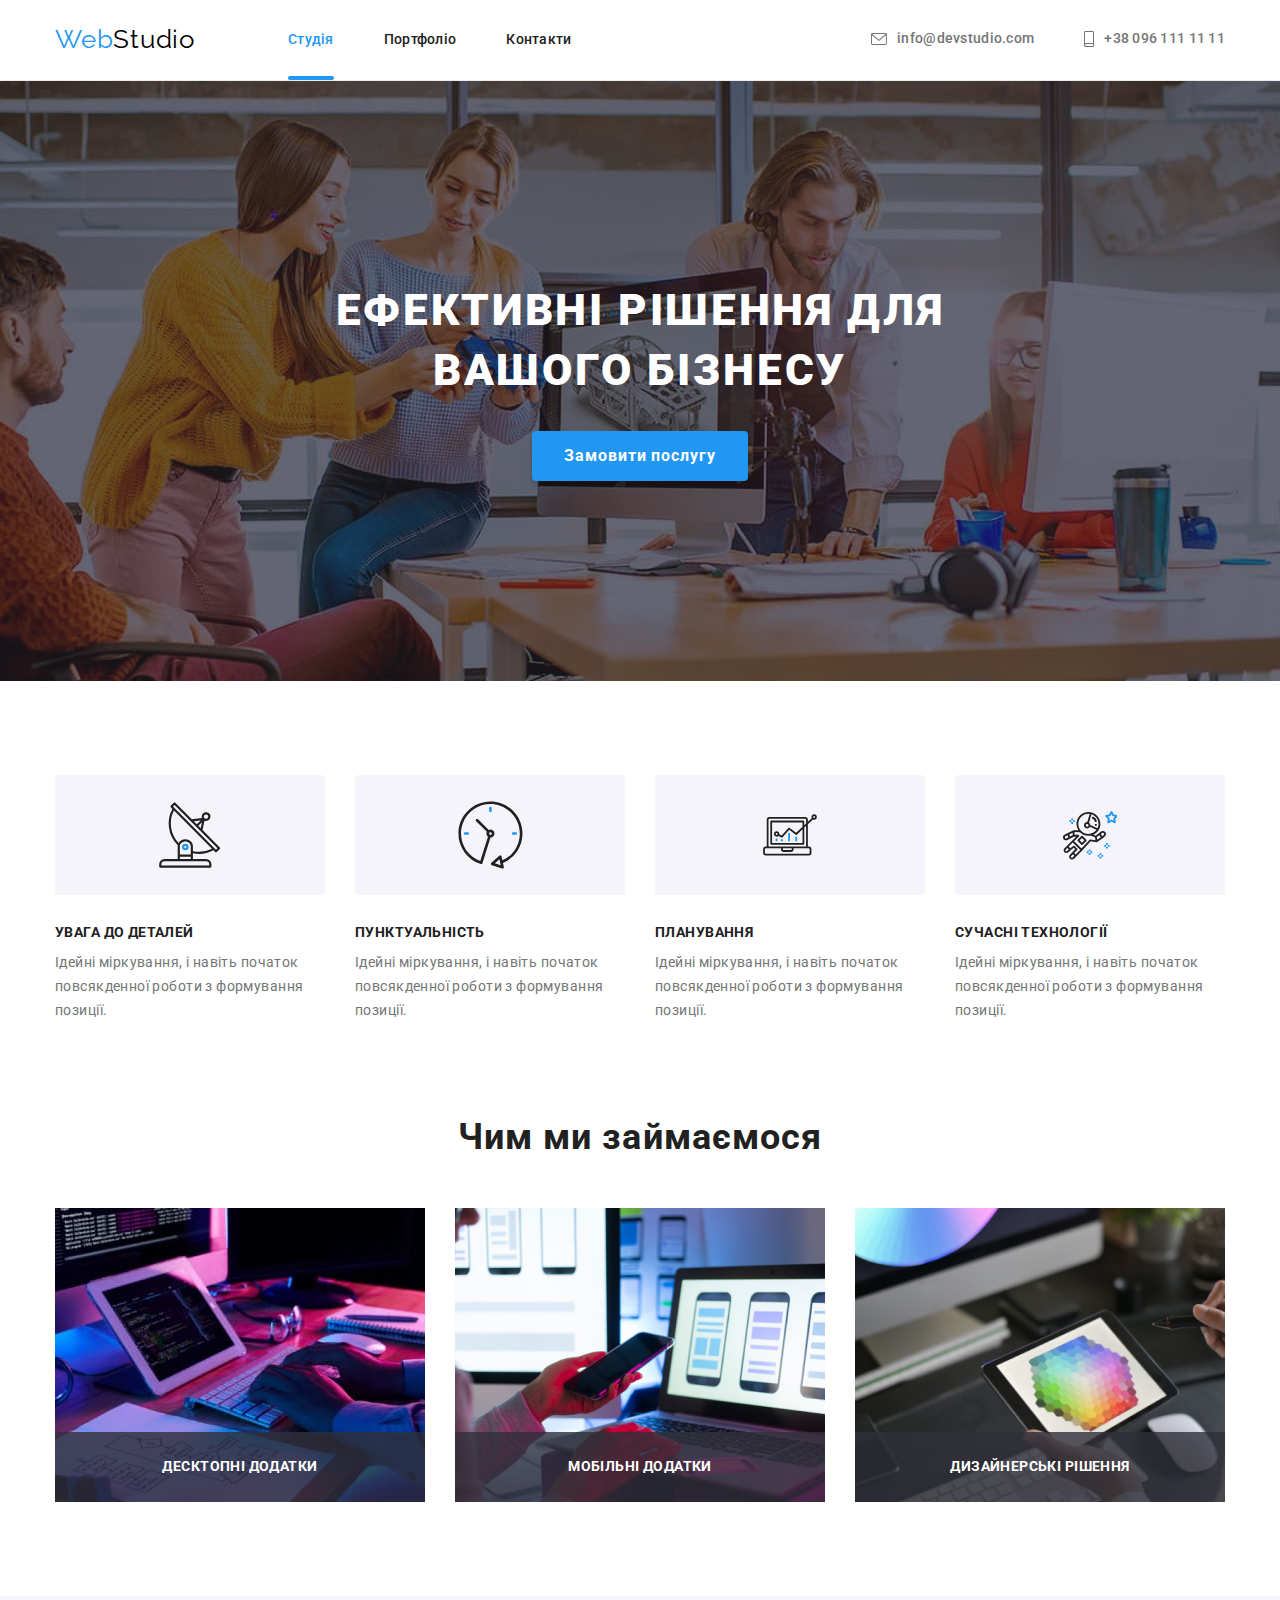
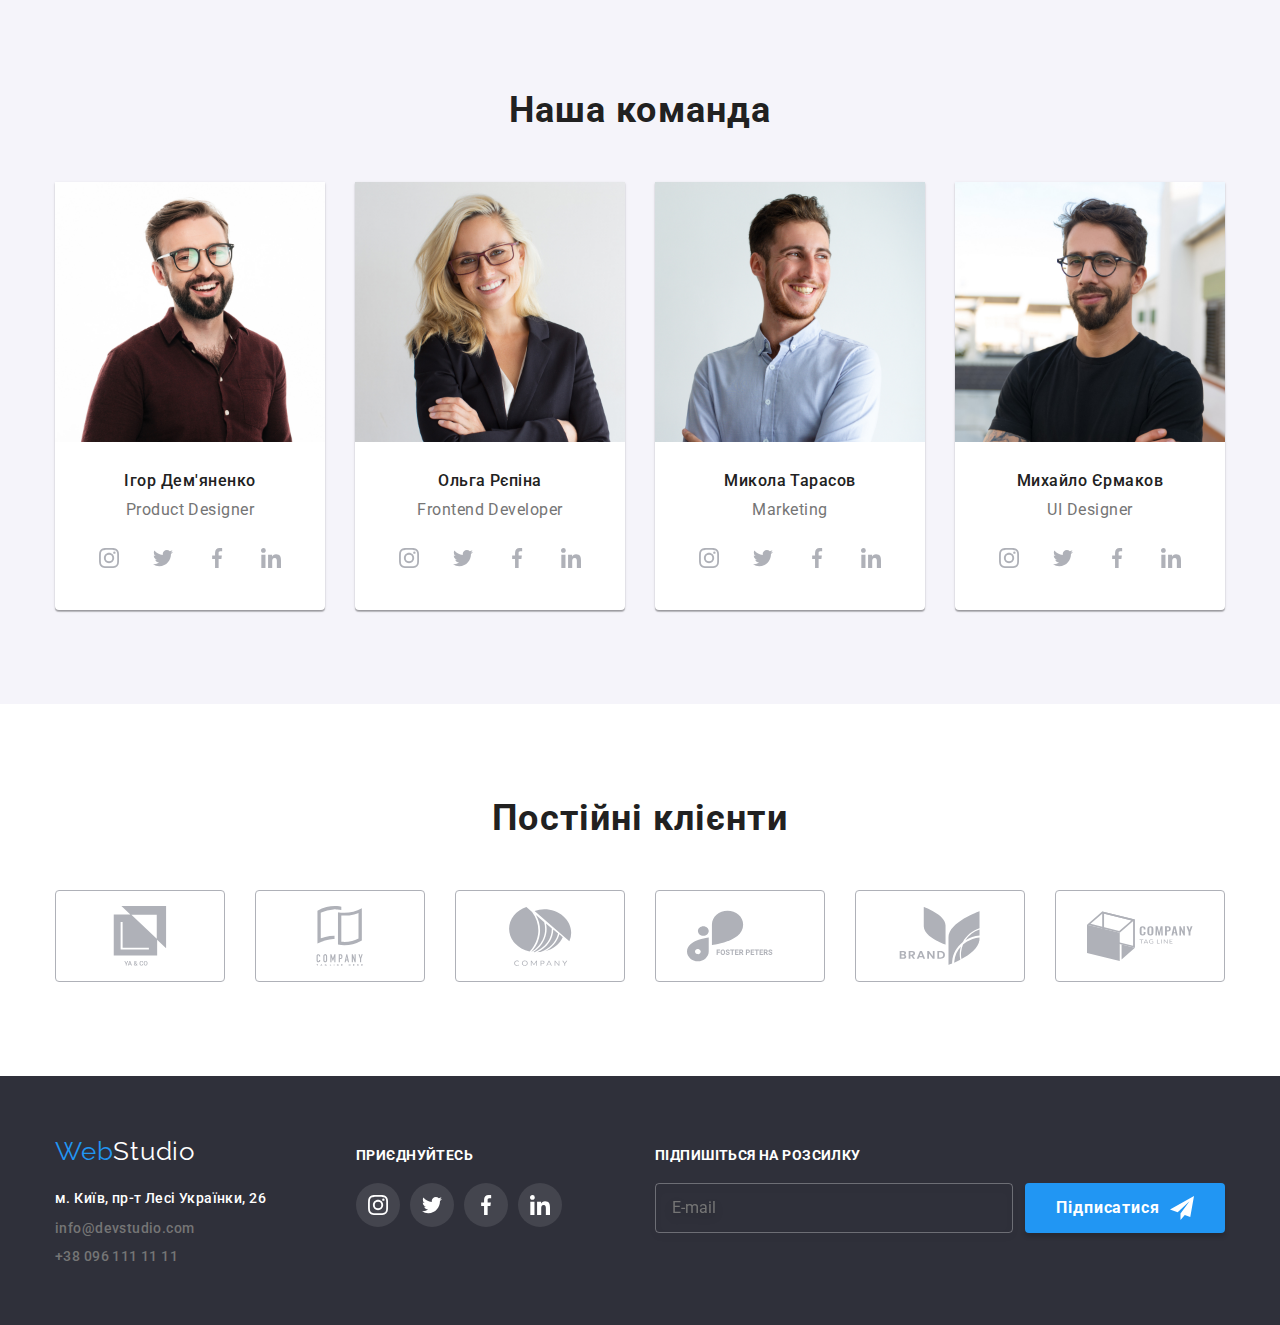
==== index.html @ f5bd14d5 "Initial-commit" ====
<!DOCTYPE html>
<html lang="uk">
  <head>
    <meta charset="UTF-8" />
    <meta http-equiv="X-UA-Compatible" content="IE=edge" />
    <meta name="viewport" content="width=device-width, initial-scale=1.0" />
    <title>Головна</title>
    <link rel="preconnect" href="https://fonts.googleapis.com" />
    <link rel="preconnect" href="https://fonts.gstatic.com" crossorigin />
    <link
      href="https://fonts.googleapis.com/css2?family=Raleway:wght@700&family=Roboto:wght@400;500;700;900&display=swap"
      rel="stylesheet"
    />
    <link
      rel="stylesheet"
      href="https://cdnjs.cloudflare.com/ajax/libs/modern-normalize/1.0.0/modern-normalize.min.css"
    />
    <link rel="stylesheet" href="./css/main.min.css" />
  </head>
  <body>
    <header class="header">
      <div class="container header__container">
        <nav class="navigation-container">
          <a href="/" class="logo logo__header"
            ><span class="logo__web">Web</span
            ><span class="logo__studio">Studio</span></a
          >
          <ul class="lists site-nav">
            <li class="site-nav__item">
              <a
                href="./index.html"
                class="site-nav__link site-nav__link-current"
                >Студія</a
              >
            </li>
            <li class="site-nav__item">
              <a href="./portfolio.html" class="site-nav__link">Портфоліо</a>
            </li>
            <li class="site-nav__item">
              <a href="#" class="site-nav__link">Контакти</a>
            </li>
          </ul>
        </nav>
        <ul class="lists contacts">
          <li class="contacts__item">
            <a href="mailto:info@devstudio.com" class="contacts__link">
              <svg
                class="contacts__icon"
                width="16"
                height="12"
                aria-label="Пошта"
              >
                <use href="./images/icons.svg#icon-envelope"></use>
              </svg>
              info@devstudio.com</a
            >
          </li>
          <li class="contacts__item">
            <a href="tel:+380961111111" class="contacts__link">
              <svg
                class="contacts__icon"
                width="10"
                height="16"
                aria-label="Телефон"
              >
                <use href="./images/icons.svg#icon-smartphone"></use>
              </svg>
              +38 096 111 11 11</a
            >
          </li>
        </ul>
      </div>
    </header>
    <main>
      <section class="hero">
        <div class="container">
          <h1 class="hero__title">Ефективні рішення для вашого бізнесу</h1>
          <button type="button" class="hero__button" data-modal-open>
            Замовити послугу
          </button>
        </div>
      </section>
      <section class="section">
        <div class="container">
          <h2 class="visually-hidden">Наші переваги</h2>
          <ul class="lists benefits-list">
            <li class="benefits-list__item">
              <div class="benefits-list__icon-box">
                <svg width="65.32px" height="70px">
                  <use href="./images/icons.svg#icon-antenna"></use>
                </svg>
              </div>
              <h3 class="benefits-list__title">УВАГА ДО ДЕТАЛЕЙ</h3>
              <p class="benefits-list__description">
                Ідейні міркування, і навіть початок повсякденної роботи з
                формування позиції.
              </p>
            </li>
            <li class="benefits-list__item">
              <div class="benefits-list__icon-box">
                <svg width="66.96px" height="70px">
                  <use href="./images/icons.svg#icon-clock"></use>
                </svg>
              </div>
              <h3 class="benefits-list__title">ПУНКТУАЛЬНІСТЬ</h3>
              <p class="benefits-list__description">
                Ідейні міркування, і навіть початок повсякденної роботи з
                формування позиції.
              </p>
            </li>
            <li class="benefits-list__item">
              <div class="benefits-list__icon-box">
                <svg width="70px" height="53.69px">
                  <use href="./images/icons.svg#icon-diagram"></use>
                </svg>
              </div>
              <h3 class="benefits-list__title">ПЛАНУВАННЯ</h3>
              <p class="benefits-list__description">
                Ідейні міркування, і навіть початок повсякденної роботи з
                формування позиції.
              </p>
            </li>
            <li class="benefits-list__item">
              <div class="benefits-list__icon-box">
                <svg width="54.83px" height="60.66px">
                  <use href="./images/icons.svg#icon-astronaut"></use>
                </svg>
              </div>
              <h3 class="benefits-list__title">СУЧАСНІ ТЕХНОЛОГІЇ</h3>
              <p class="benefits-list__description">
                Ідейні міркування, і навіть початок повсякденної роботи з
                формування позиції.
              </p>
            </li>
          </ul>
        </div>
      </section>
      <section class="section section__no-padding-top">
        <div class="container">
          <h2 class="section__title">Чим ми займаємося</h2>
          <ul class="lists service-list">
            <li class="service-list__item">
              <img
                src="./images/laptop.jpg"
                alt="Десктопні додатки"
                width="370"
                height="294"
              />
              <p class="service-list__background-text">Десктопні додатки</p>
            </li>
            <li class="service-list__item">
              <img
                src="./images/mobile.jpg"
                alt="Мобільні додатки"
                width="370"
                height="294"
              />
              <p class="service-list__background-text">Мобільні додатки</p>
            </li>
            <li class="service-list__item">
              <img
                src="./images/tablet.jpg"
                alt="Дизайнерські рішення"
                width="370"
                height="294"
              />
              <p class="service-list__background-text">Дизайнерські рішення</p>
            </li>
          </ul>
        </div>
      </section>
      <section class="section section__other-background">
        <div class="container">
          <h2 class="section__title">Наша команда</h2>
          <ul class="lists team-list">
            <li class="team-list__item">
              <img
                src="./images/igor.jpg"
                alt="Ігор Дем'яненко"
                width="270"
                height="260"
              />
              <div class="team-list__description">
                <h3 class="team-list__title">Ігор Дем'яненко</h3>
                <p class="team-list__text">Product Designer</p>
                <ul class="lists social-networks">
                  <li class="social-networks__item">
                    <a
                      class="social-networks__links social-networks__item-links"
                      href="#"
                      ><svg
                        class="social-networks__icon"
                        width="20px"
                        height="20px"
                      >
                        <use href="./images/icons.svg#icon-instagram"></use>
                      </svg>
                    </a>
                  </li>
                  <li class="social-networks__item">
                    <a
                      class="social-networks__links social-networks__item-links"
                      href="#"
                    >
                      <svg
                        class="social-networks__icon"
                        width="20px"
                        height="20px"
                      >
                        <use href="./images/icons.svg#icon-twitter"></use>
                      </svg>
                    </a>
                  </li>
                  <li class="social-networks__item">
                    <a
                      class="social-networks__links social-networks__item-links"
                      href="#"
                    >
                      <svg
                        class="social-networks__icon"
                        width="20px"
                        height="20px"
                      >
                        <use href="./images/icons.svg#icon-facebook"></use>
                      </svg>
                    </a>
                  </li>
                  <li class="social-networks__item">
                    <a
                      class="social-networks__links social-networks__item-links"
                      href="#"
                    >
                      <svg
                        class="social-networks__icon"
                        width="20px"
                        height="20px"
                      >
                        <use href="./images/icons.svg#icon-linkedin"></use>
                      </svg>
                    </a>
                  </li>
                </ul>
              </div>
            </li>
            <li class="team-list__item">
              <img
                src="./images/olga.jpg"
                alt="Ольга Рєпіна"
                width="270"
                height="260"
              />
              <div class="team-list__description">
                <h3 class="team-list__title">Ольга Рєпіна</h3>
                <p class="team-list__text">Frontend Developer</p>
                <ul class="lists social-networks">
                  <li class="social-networks__item">
                    <a
                      class="social-networks__links social-networks__item-links"
                      href="#"
                      ><svg
                        class="social-networks__icon"
                        width="20px"
                        height="20px"
                      >
                        <use href="./images/icons.svg#icon-instagram"></use>
                      </svg>
                    </a>
                  </li>
                  <li class="social-networks__item">
                    <a
                      class="social-networks__links social-networks__item-links"
                      href="#"
                    >
                      <svg
                        class="social-networks__icon"
                        width="20px"
                        height="20px"
                      >
                        <use href="./images/icons.svg#icon-twitter"></use>
                      </svg>
                    </a>
                  </li>
                  <li class="social-networks__item">
                    <a
                      class="social-networks__links social-networks__item-links"
                      href="#"
                    >
                      <svg
                        class="social-networks__icon"
                        width="20px"
                        height="20px"
                      >
                        <use href="./images/icons.svg#icon-facebook"></use>
                      </svg>
                    </a>
                  </li>
                  <li class="social-networks__item">
                    <a
                      class="social-networks__links social-networks__item-links"
                      href="#"
                    >
                      <svg
                        class="social-networks__icon"
                        width="20px"
                        height="20px"
                      >
                        <use href="./images/icons.svg#icon-linkedin"></use>
                      </svg>
                    </a>
                  </li>
                </ul>
              </div>
            </li>
            <li class="team-list__item">
              <img
                src="./images/mykola.jpg"
                alt="Микола Тарасов"
                width="270"
                height="260"
              />
              <div class="team-list__description">
                <h3 class="team-list__title">Микола Тарасов</h3>
                <p class="team-list__text">Marketing</p>
                <ul class="lists social-networks">
                  <li class="social-networks__item">
                    <a
                      class="social-networks__links social-networks__item-links"
                      href="#"
                      ><svg
                        class="social-networks__icon"
                        width="20px"
                        height="20px"
                      >
                        <use href="./images/icons.svg#icon-instagram"></use>
                      </svg>
                    </a>
                  </li>
                  <li class="social-networks__item">
                    <a
                      class="social-networks__links social-networks__item-links"
                      href="#"
                    >
                      <svg
                        class="social-networks__icon"
                        width="20px"
                        height="20px"
                      >
                        <use href="./images/icons.svg#icon-twitter"></use>
                      </svg>
                    </a>
                  </li>
                  <li class="social-networks__item">
                    <a
                      class="social-networks__links social-networks__item-links"
                      href="#"
                    >
                      <svg
                        class="social-networks__icon"
                        width="20px"
                        height="20px"
                      >
                        <use href="./images/icons.svg#icon-facebook"></use>
                      </svg>
                    </a>
                  </li>
                  <li class="social-networks__item">
                    <a
                      class="social-networks__links social-networks__item-links"
                      href="#"
                    >
                      <svg
                        class="social-networks__icon"
                        width="20px"
                        height="20px"
                      >
                        <use href="./images/icons.svg#icon-linkedin"></use>
                      </svg>
                    </a>
                  </li>
                </ul>
              </div>
            </li>
            <li class="team-list__item">
              <img
                src="./images/mykhailo.jpg"
                alt="Михайло Єрмаков"
                width="270"
                height="260"
              />
              <div class="team-list__description">
                <h3 class="team-list__title">Михайло Єрмаков</h3>
                <p class="team-list__text">UI Designer</p>
                <ul class="lists social-networks">
                  <li class="social-networks__item">
                    <a
                      class="social-networks__links social-networks__item-links"
                      href="#"
                      ><svg
                        class="social-networks__icon"
                        width="20px"
                        height="20px"
                      >
                        <use href="./images/icons.svg#icon-instagram"></use>
                      </svg>
                    </a>
                  </li>
                  <li class="social-networks__item">
                    <a
                      class="social-networks__links social-networks__item-links"
                      href="#"
                    >
                      <svg
                        class="social-networks__icon"
                        width="20px"
                        height="20px"
                      >
                        <use href="./images/icons.svg#icon-twitter"></use>
                      </svg>
                    </a>
                  </li>
                  <li class="social-networks__item">
                    <a
                      class="social-networks__links social-networks__item-links"
                      href="#"
                    >
                      <svg
                        class="social-networks__icon"
                        width="20px"
                        height="20px"
                      >
                        <use href="./images/icons.svg#icon-facebook"></use>
                      </svg>
                    </a>
                  </li>
                  <li class="social-networks__item">
                    <a
                      class="social-networks__links social-networks__item-links"
                      href="#"
                    >
                      <svg
                        class="social-networks__icon"
                        width="20px"
                        height="20px"
                      >
                        <use href="./images/icons.svg#icon-linkedin"></use>
                      </svg>
                    </a>
                  </li>
                </ul>
              </div>
            </li>
          </ul>
        </div>
      </section>
      <section class="section">
        <div class="container">
          <h2 class="section__title">Постійні клієнти</h2>
          <ul class="lists customers">
            <li class="customers__item">
              <a class="customers__link" href="#"
                ><svg width="106px" height="60px">
                  <use href="./images/icons.svg#icon-ya-co"></use>
                </svg>
              </a>
            </li>
            <li class="customers__item">
              <a class="customers__link" href="#"
                ><svg width="106px" height="60px">
                  <use href="./images/icons.svg#icon-tagline-here"></use>
                </svg>
              </a>
            </li>
            <li class="customers__item">
              <a class="customers__link" href="#"
                ><svg width="106px" height="60px">
                  <use href="./images/icons.svg#icon-company"></use>
                </svg>
              </a>
            </li>
            <li class="customers__item">
              <a class="customers__link" href="#">
                <svg width="106px" height="60px">
                  <use href="./images/icons.svg#icon-foster-peters"></use>
                </svg>
              </a>
            </li>
            <li class="customers__item">
              <a class="customers__link" href="#"
                ><svg width="106px" height="60px">
                  <use href="./images/icons.svg#icon-brand"></use>
                </svg>
              </a>
            </li>
            <li class="customers__item">
              <a class="customers__link" href="#"
                ><svg width="106px" height="60px">
                  <use href="./images/icons.svg#icon-tag-line"></use>
                </svg>
              </a>
            </li>
          </ul>
        </div>
      </section>
    </main>
    <footer class="footer">
      <div class="container footer-container">
        <div class="footer-address-block">
          <a href="/" class="logo logo-footer"
            ><span class="logo__web">Web</span
            ><span class="logo__studio-footer">Studio</span></a
          >
          <address class="address">
            <ul class="lists">
              <li class="address__item">
                <a
                  href="https://goo.gl/maps/oxNiUU3evB4ncJMF8"
                  class="address__link address__contacts"
                  >м. Київ, пр-т Лесі Українки, 26</a
                >
              </li>
              <li class="address__item">
                <a href="mailto:info@devstudio.com" class="address__contacts"
                  >info@devstudio.com</a
                >
              </li>
              <li class="address__item">
                <a href="tel:+380961111111" class="address__contacts"
                  >+38 096 111 11 11</a
                >
              </li>
            </ul>
          </address>
        </div>
        <div class="footer-social-networks">
          <p class="footer__text">приєднуйтесь</p>
          <ul class="lists social-networks">
            <li class="footer-list">
              <a
                class="social-networks__links footer-list__social-networks"
                href="#"
                ><svg class="social-networks__icon" width="20px" height="20px">
                  <use href="./images/icons.svg#icon-instagram"></use>
                </svg>
              </a>
            </li>
            <li class="footer-list">
              <a
                class="social-networks__links footer-list__social-networks"
                href="#"
              >
                <svg class="social-networks__icon" width="20px" height="20px">
                  <use href="./images/icons.svg#icon-twitter"></use>
                </svg>
              </a>
            </li>
            <li class="footer-list">
              <a
                class="social-networks__links footer-list__social-networks"
                href="#"
              >
                <svg class="social-networks__icon" width="20px" height="20px">
                  <use href="./images/icons.svg#icon-facebook"></use>
                </svg>
              </a>
            </li>
            <li class="footer-list">
              <a
                class="social-networks__links footer-list__social-networks"
                href="#"
              >
                <svg class="social-networks__icon" width="20px" height="20px">
                  <use href="./images/icons.svg#icon-linkedin"></use>
                </svg>
              </a>
            </li>
          </ul>
        </div>
        <div class="footer-newsletter">
          <p class="footer__text">Підпишіться на розсилку</p>
          <form class="newsletter">
            <label>
              <input
                type="email"
                class="newsletter__email"
                placeholder="E-mail"
                required
                name="user_email_newsletter"
              />
            </label>
            <button type="submit" class="newsletter__button">
              Підписатися
              <svg class="newsletter__icon" width="24px" height="24px">
                <use href="./images/icons.svg#icon-send"></use>
              </svg>
            </button>
          </form>
        </div>
      </div>
    </footer>
    <div class="backdrop is-hidden" data-modal>
      <div class="modal">
        <button type="button" class="modal__close-btn" data-modal-close>
          <svg class="modal__close-icon" width="18px" height="18px">
            <use href="./images/icons.svg#icon-close"></use>
          </svg>
        </button>
        <form class="modal-form">
          <b class="modal-form__title"
            >Залиште свої дані, ми вам передзвонимо</b
          >
          <label class="modal-form__field">
            <span class="modal-form__input-name">Ім'я</span>
            <span class="modal-form__input-wrapper">
              <input
                type="text"
                class="modal-form__input modal-form__input-required"
                required
                pattern="[a-zA-Zа-яА-ЯіІїЇʼҐґєЄ]+"
                name="user_name"
              />
              <svg class="modal-form__icon" width="18px" height="18px">
                <use href="./images/icons.svg#icon-person"></use>
              </svg>
            </span>
          </label>
          <label class="modal-form__field">
            <span class="modal-form__input-name">Телефон</span>
            <span class="modal-form__input-wrapper">
              <input
                type="tel"
                class="modal-form__input modal-form__input-required"
                required
                pattern="[0-9]{10}"
                name="user_phone"
              />
              <svg class="modal-form__icon" width="18px" height="18px">
                <use href="./images/icons.svg#icon-phone"></use>
              </svg>
            </span>
          </label>
          <label class="modal-form__field">
            <span class="modal-form__input-name">Пошта</span>
            <span class="modal-form__input-wrapper">
              <input
                type="email"
                class="modal-form__input modal-form__input-required"
                required
                name="user_email"
              />
              <svg class="modal-form__icon" width="18px" height="18px">
                <use href="./images/icons.svg#icon-email"></use>
              </svg>
            </span>
          </label>
          <label class="modal-form__field-commet">
            <span class="modal-form__input-name">Коментар</span>
            <textarea
              name="user_message"
              class="modal-form__message"
              placeholder="Введіть текст"
            ></textarea>
          </label>
          <label class="modal-form__checkbox-wrapper">
            <input
              type="checkbox"
              class="modal-form__checkbox visually-hidden"
              name="user_policy"
              required
            />
            <svg class="modal-form__own-checkbox" width="16px" height="15px">
              <use
                class="modal-form__own-checkbox-icon"
                href="./images/icons.svg#icon-check"
              ></use>
            </svg>
            <span class="modal-form__policy"
              >Погоджуюся з розсилкою та приймаю
              <a href="#" class="modal-form__terms">Умови договору</a></span
            >
          </label>
          <button type="submit" class="modal-form__button">Відправити</button>
        </form>
      </div>
    </div>
    <script src="./js/modal.js"></script>
  </body>
</html>
---- css/main.min.css ----
:root{--primary-text-color: #212121;--accent-color: #2196f3;--second-text-color: #757575;--background: #2f303a;--filer-and-team: #f5f4fa;--white-color: #ffffff;--icons-color: #afb1b8;--transition-dur-and-func: 250ms cubic-bezier(0.4, 0, 0.2, 1)}.visually-hidden{position:absolute;width:1px;height:1px;margin:-1px;border:0;padding:0;white-space:nowrap;clip-path:inset(100%);clip:rect(0 0 0 0);overflow:hidden}body{font-family:"Roboto",sans-serif;color:var(--primary-text-color);background-color:var(--white-color)}h1,h2,h3,h4,h5,h6,p{margin-top:0;margin-bottom:0}ul{margin-top:0;margin-bottom:0;padding-left:0}img{display:block;max-width:100%;height:auto}.lists{list-style:none}.section{padding-top:94px;padding-bottom:94px}.section__no-padding-top{padding-top:0px}.section__other-background{background-color:var(--filer-and-team)}.section__title{font-weight:700;font-size:36px;line-height:1.16;text-align:center;letter-spacing:.03em;margin-bottom:50px}.container{width:1200px;margin-left:auto;margin-right:auto;padding-left:15px;padding-right:15px}.logo{text-decoration:none;font-family:"Raleway",sans-serif;font-size:26px;line-height:1.19;letter-spacing:.03em}.logo__header{margin-right:93px}.logo__web{color:var(--accent-color)}.logo__studio{color:#000}.logo__studio-footer{color:var(--white-color)}.logo-footer{display:block;margin-bottom:20px}.address__contacts,.contacts__link{color:var(--second-text-color);text-decoration:none;font-weight:500;font-size:14px;line-height:1.14;letter-spacing:.02em;transition:color var(--transition-dur-and-func)}.address__contacts:hover,.contacts__link:hover,.address__contacts:focus,.contacts__link:focus,.address__contacts:active,.contacts__link:active{color:var(--accent-color)}.contacts__link{display:flex;align-items:center;column-gap:10px}.contacts__icon{fill:currentColor}.address__contacts{letter-spacing:.03em}.modal-form__button,.newsletter__button,.hero__button{color:var(--white-color);background-color:var(--accent-color);font-weight:700;font-size:16px;line-height:1.87;letter-spacing:.06em;box-shadow:0px 4px 4px rgba(0,0,0,.15);border-radius:4px;border:rgba(0,0,0,0);cursor:pointer}.hero__button{display:block;margin-top:30px;margin-right:auto;margin-left:auto;padding:10px 32px}.newsletter__button{display:flex;justify-content:center;align-items:center;column-gap:10px;width:200px;height:50px}.modal-form__button{display:block;margin-top:30px;margin-right:auto;margin-left:auto;padding:10px 52px}.modal__close-btn{position:absolute;top:8px;right:8px;display:flex;justify-content:center;align-items:center;width:30px;height:30px;background-color:rgba(0,0,0,0);border:1px solid rgba(0,0,0,.1);border-radius:50%;cursor:pointer}.portfolio-list__name{font-weight:700;font-size:18px;line-height:2;letter-spacing:.06em;margin-bottom:4px}.portfolio-list__description{color:var(--second-text-color);font-size:16px;line-height:1.87;letter-spacing:.03em}.portfolio-list__overlay{position:absolute;width:100%;height:100%;top:0;left:0;overflow:auto;transform:translateY(100%);transition:transform var(--transition-dur-and-func);padding:63px 24px;font-size:18px;line-height:1.55;letter-spacing:.03em;color:var(--white-color);background-color:rgba(33,150,243,.9)}.portfolio-list__card:hover .portfolio-list__overlay,.portfolio-list__card:focus .portfolio-list__overlay{transform:translateY(0%)}.social-networks{display:flex;column-gap:10px;justify-content:center}.social-networks__links{width:100%;height:100%;border-radius:50%;display:flex;justify-content:center;align-items:center}.social-networks__item-links{fill:var(--icons-color);transition:fill var(--transition-dur-and-func),background-color var(--transition-dur-and-func)}.social-networks__item-links:hover,.social-networks__item-links:focus,.social-networks__item-links:active{background-color:var(--accent-color);fill:var(--white-color)}.social-networks__item{width:44px;height:44px}.footer-social-networks{margin-right:93px}.footer-list__social-networks{fill:var(--white-color);background-color:rgba(255,255,255,.1);transition:background-color var(--transition-dur-and-func)}.footer-list__social-networks:hover,.footer-list__social-networks:focus,.footer-list__social-networks:active{background-color:var(--accent-color)}.newsletter{display:flex;column-gap:12px}.newsletter__email{width:358px;height:50px;padding-left:16px;color:var(--white-color);background-color:rgba(0,0,0,0);border:1px solid rgba(255,255,255,.3);filter:drop-shadow(0px 4px 4px rgba(0, 0, 0, 0.15));border-radius:4px;cursor:pointer;transition:border var(--transition-dur-and-func)}.newsletter__email:hover,.newsletter__email:focus{border:1px solid #2196f3;outline:none}.newsletter__icon{fill:var(--white-color)}.address{font-style:normal}.address__item:not(:last-child){margin-bottom:9px}.address__link{color:var(--white-color);text-decoration:none;font-size:14px;line-height:1.7}.backdrop{position:fixed;top:0;left:0;z-index:999;width:100%;height:100%;background-color:rgba(0,0,0,.2);transition:opacity var(--transition-dur-and-func),visibility var(--transition-dur-and-func)}.backdrop.is-hidden{opacity:0;visibility:hidden;pointer-events:none}.modal{position:absolute;top:50%;left:50%;transform:translate(-50%, -50%);width:528px;height:581px;background-color:var(--white-color);box-shadow:0px 1px 3px rgba(0,0,0,.12),0px 1px 1px rgba(0,0,0,.14),0px 2px 1px rgba(0,0,0,.2);border-radius:4px}.modal-form{display:flex;flex-direction:column;padding:40px}.modal-form__title{margin-bottom:12px;font-size:20px;line-height:1.15;text-align:center;letter-spacing:.03em}.modal-form__field{margin-bottom:10px}.modal-form__field-commet{margin-bottom:20px}.modal-form__input-name{display:block;margin-bottom:4px;font-size:12px;letter-spacing:.01em;color:var(--second-text-color)}.modal-form__input-wrapper{position:relative;display:block}.modal-form__input{padding-left:42px;width:100%;border:1px solid rgba(33,33,33,.2);border-radius:4px;transition:var(--transition-dur-and-func);cursor:pointer}.modal-form__input:hover,.modal-form__input:focus{border:1px solid var(--accent-color);outline:none}.modal-form__icon{position:absolute;display:block;top:50%;left:12px;transform:translateY(-50%);transition:var(--transition-dur-and-func)}.modal-form__input-required:hover+.modal-form__icon,.modal-form__input-required:focus+.modal-form__icon{fill:var(--accent-color)}.modal-form__input-required{height:40px}.modal-form__message{display:block;width:100%;height:120px;resize:none;padding:12px 16px;font-size:12px;line-height:1.16;letter-spacing:.01em;border:1px solid rgba(33,33,33,.2);border-radius:4px;transition:var(--transition-dur-and-func);cursor:pointer}.modal-form__message:hover,.modal-form__message:focus{border:1px solid var(--accent-color);outline:none}.modal-form__message::placeholder{color:rgba(117,117,117,.5)}.modal-form__checkbox-wrapper{display:flex;justify-content:center;align-items:center;column-gap:8.38px}.modal-form__own-checkbox{border:2px solid var(--primary-text-color);border-radius:2px;cursor:pointer;transition:background-color var(--transition-dur-and-func),border-color var(--transition-dur-and-func)}.modal-form__checkbox:focus+.modal-form__own-checkbox{border:2px solid var(--accent-color)}.modal-form__checkbox:checked+.modal-form__own-checkbox{background-color:var(--accent-color);border-color:var(--accent-color)}.modal-form__checkbox:checked+.modal-form__own-checkbox .modal-form__own-checkbox-icon{display:block}.modal-form__own-checkbox-icon{fill:var(--white-color);display:none}.modal-form__policy{font-size:14px;line-height:1.71;letter-spacing:.03em;color:var(--second-text-color);cursor:pointer}.modal__close-icon{transition:var(--transition-dur-and-func)}.modal__close-btn:hover .modal__close-icon,.modal__close-btn:focus .modal__close-icon{fill:var(--accent-color)}.modal-form__terms{color:var(--accent-color)}.header{border-bottom:1px solid #ececec;padding-top:24px;padding-bottom:25px}.header__container{display:flex;justify-content:space-between;align-items:center}.navigation-container{display:flex}.site-nav,.contacts{display:flex;align-items:center}.site-nav__item:not(:last-child),.contacts__item:not(:last-child){margin-right:50px}.site-nav__link{color:var(--primary-text-color);text-decoration:none;font-weight:500;font-size:14px;line-height:1.14;letter-spacing:.02em;transition:color var(--transition-dur-and-func)}.site-nav__link:hover,.site-nav__link:focus,.site-nav__link:active{color:var(--accent-color)}.site-nav__link-current{color:var(--accent-color);position:relative}.site-nav__link-current::after{content:" ";position:absolute;left:0;bottom:-32.5px;display:block;width:100%;height:4px;background-color:var(--accent-color);border-radius:2px}.hero{max-width:1600px;height:600px;background:#c4c4c4;background-image:linear-gradient(rgba(47, 48, 58, 0.4), rgba(47, 48, 58, 0.4)),url("../images/hero.jpg");background-repeat:no-repeat;background-position:center;background-size:cover;padding:200px 0;margin-right:auto;margin-left:auto}.hero__title{color:var(--white-color);font-weight:900;font-size:44px;line-height:1.36;text-align:center;letter-spacing:.06em;text-transform:uppercase;width:696px;margin-left:auto;margin-right:auto}.benefits-list{display:flex}.benefits-list__title{font-weight:700;font-size:14px;line-height:1.14;letter-spacing:.03em;text-transform:uppercase;margin-bottom:10px;width:270px}.benefits-list__item:not(:last-child){margin-right:30px}.benefits-list__icon-box{width:270px;height:120px;background-color:#f5f4fa;border-radius:4px;display:flex;align-items:center;justify-content:center;margin-bottom:30px}.benefits-list__description{color:var(--second-text-color);font-size:14px;line-height:1.71;letter-spacing:.03em;width:270px}.service-list{display:flex}.service-list__item{position:relative}.service-list__item:not(:last-child){margin-right:30px}.service-list__background-text{display:flex;justify-content:center;align-items:center;position:absolute;width:370px;height:70px;bottom:0;font-weight:700;font-size:14px;line-height:1.14;letter-spacing:.03em;text-transform:uppercase;color:var(--white-color);background-color:rgba(47,48,58,.8)}.team-list{display:flex}.team-list__item{background-color:var(--white-color);box-shadow:0px 1px 3px rgba(0,0,0,.12),0px 1px 1px rgba(0,0,0,.14),0px 2px 1px rgba(0,0,0,.2);border-radius:0px 0px 4px 4px}.team-list__item:not(:last-child){margin-right:30px}.team-list__description{padding-top:30px;padding-bottom:30px}.team-list__title{font-weight:500;font-size:16px;line-height:1.18;text-align:center;letter-spacing:.03em;margin-bottom:10px}.team-list__text{color:var(--second-text-color);font-size:16px;line-height:1.18;text-align:center;letter-spacing:.03em;margin-bottom:16px}.customers{display:flex;justify-content:center;align-items:center;column-gap:30px}.customers__item{width:170px;height:92px}.customers__link{display:flex;justify-content:center;align-items:center;width:100%;height:100%;border:1px solid var(--icons-color);border-radius:4px;fill:var(--icons-color);transition:fill var(--transition-dur-and-func),border var(--transition-dur-and-func)}.customers__link:hover,.customers__link:focus,.customers__link:active{fill:var(--accent-color);border:1px solid var(--accent-color)}.portfolio-filter__btn{color:inherit;background-color:var(--filer-and-team);border:rgba(0,0,0,0);border-radius:4px;font-weight:500;font-size:16px;line-height:1.62;letter-spacing:.03em;padding:6px 22px;transition:color var(--transition-dur-and-func),background-color var(--transition-dur-and-func),box-shadow var(--transition-dur-and-func)}.portfolio-filter__btn:hover,.portfolio-filter__btn:focus,.portfolio-filter__btn:active{color:var(--white-color);background-color:var(--accent-color);box-shadow:0px 3px 1px rgba(0,0,0,.1),0px 1px 2px rgba(0,0,0,.08),0px 2px 2px rgba(0,0,0,.12);cursor:pointer}.portfolio-list__name{font-weight:700;font-size:18px;line-height:2;letter-spacing:.06em;margin-bottom:4px}.portfolio-list__text-box{padding:20px 24px;border:1px solid #eee;border-top:none}.portfolio-filter{display:flex;justify-content:center;margin-bottom:50px}.portfolio-filter__item:not(:last-child){margin-right:8px}.portfolio-list{display:flex;flex-wrap:wrap;gap:30px}.portfolio-list__item{width:370px}.portfolio-list__card{color:inherit;display:block;text-decoration:none;transition:box-shadow var(--transition-dur-and-func)}.portfolio-list__card:hover,.portfolio-list__card:focus,.portfolio-list__card:active{box-shadow:0px 1px 1px rgba(0,0,0,.12),0px 4px 4px rgba(0,0,0,.06),1px 4px 6px rgba(0,0,0,.16)}.portfolio-list__img-wrapper{position:relative;overflow:hidden}.footer{background:var(--background);padding-top:60px;padding-bottom:60px}.footer-container{align-items:baseline;display:flex}.footer-address-block{flex-grow:1;margin-right:70px}.footer__text{font-weight:700;font-size:14px;line-height:16px;letter-spacing:.03em;text-transform:uppercase;color:var(--white-color);margin-bottom:20px}.footer-list{width:44px;height:44px}/*# sourceMappingURL=main.min.css.map */
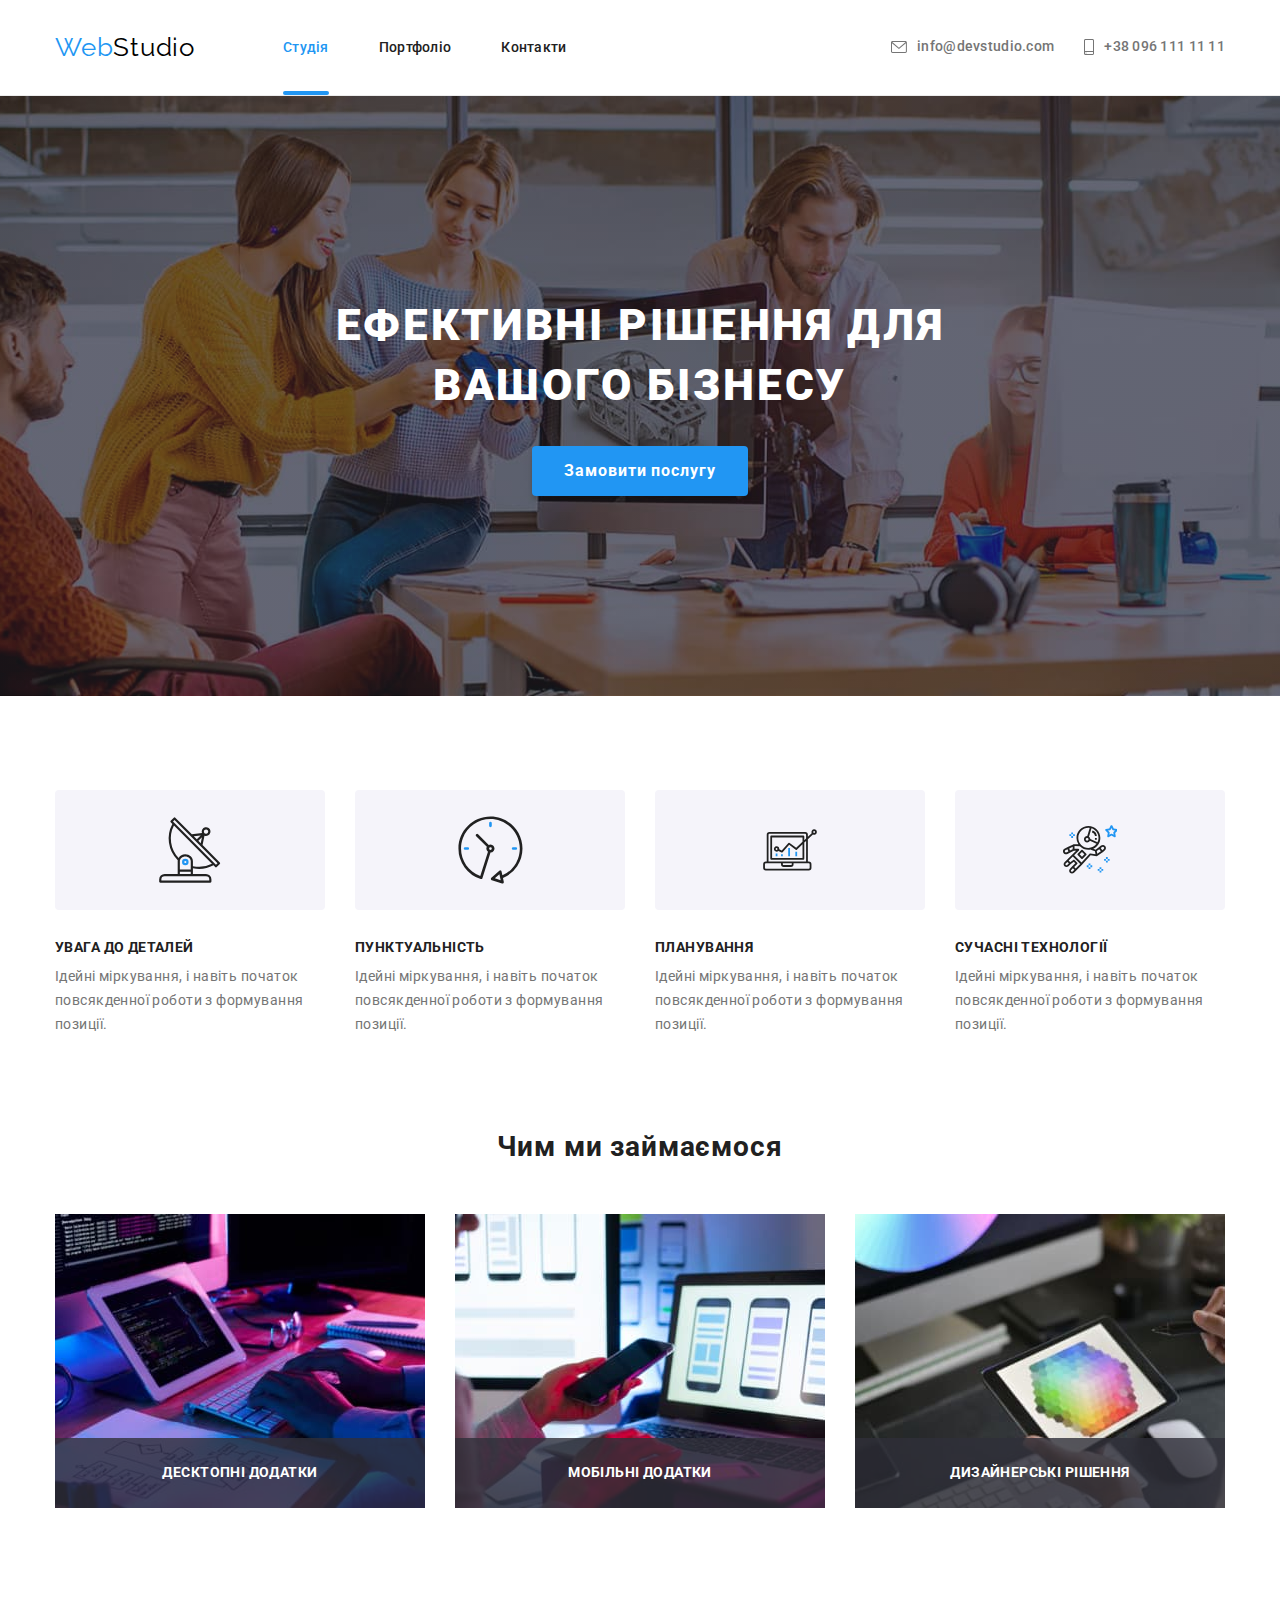
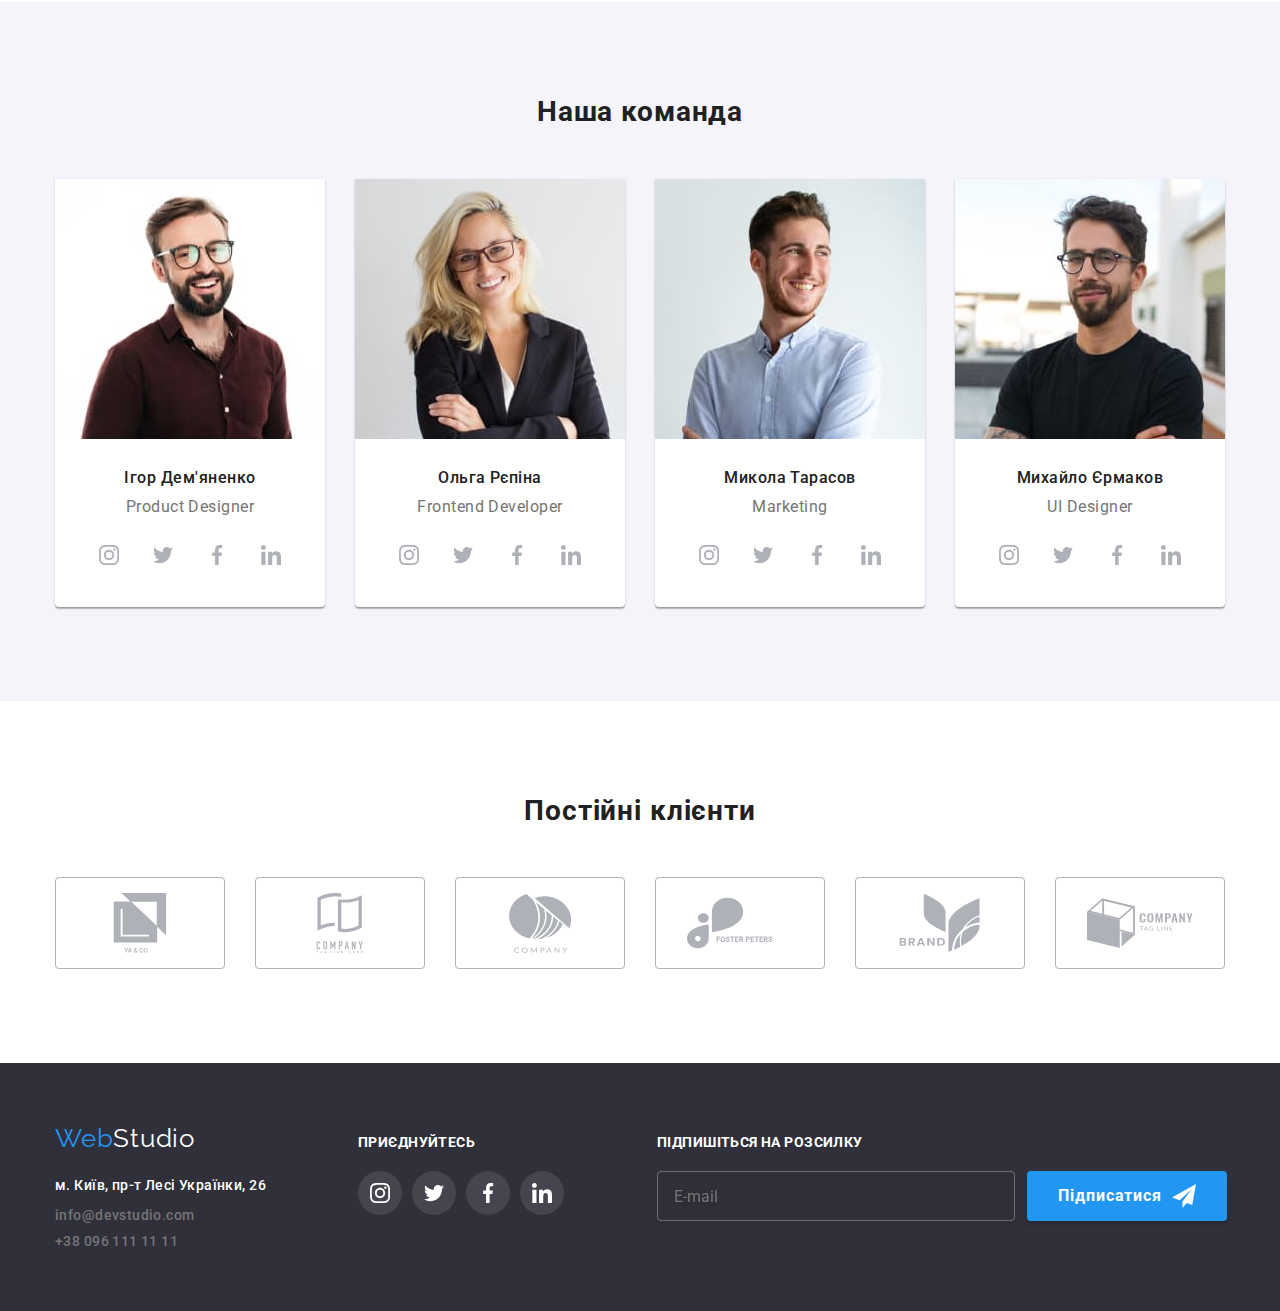
==== commit a1b4de9e: "hw8-first-commit" ====
--- a/index.html
+++ b/index.html
@@ -69,6 +69,73 @@
             >
           </li>
         </ul>
+        <button type="button" class="mobile-menu-btn" data-menu-open>
+          <svg class="mobile-menu-btn__icon" width="40" height="40">
+            <use href="./images/icons.svg#icon-burger"></use>
+          </svg>
+        </button>
+      </div>
+      <div>
+        <div class="mobile-menu" data-menu>
+          <div class="container mobile-menu__container">
+            <button class="mobile-menu__close-btn" data-menu-close>
+              <svg class="mobile-menu__close-icon" width="40" height="40">
+                <use href="./images/icons.svg#icon-close"></use>
+              </svg>
+            </button>
+            <ul class="lists mobile-menu__list">
+              <li class="mobile-menu__item">
+                <a href="./index.html" class="mobile-menu__link">Студія</a>
+              </li>
+              <li class="mobile-menu__item">
+                <a href="./portfolio.html" class="mobile-menu__link"
+                  >Портфоліо</a
+                >
+              </li>
+              <li class="mobile-menu__item">
+                <a href="#" class="mobile-menu__link">Контакти</a>
+              </li>
+            </ul>
+            <ul class="lists mobile-menu__contact">
+              <li class="mobile-menu__contact-phone">
+                <a
+                  href="tel:+380961111111"
+                  class="mobile-menu__contact-phone-link"
+                  >+38 096 111 11 11</a
+                >
+              </li>
+              <li>
+                <a
+                  href="mailto:info@devstudio.com"
+                  class="mobile-menu__contact-email"
+                  >info@devstudio.com</a
+                >
+              </li>
+            </ul>
+            <ul class="lists mobile-menu__social-networks">
+              <li class="mobile-menu__social-networks-item">
+                <a href="#" class="mobile-menu__social-networks-link"
+                  >Instagram</a
+                >
+              </li>
+              <li class="mobile-menu__social-networks-item">
+                <a href="#" class="mobile-menu__social-networks-link"
+                  >Twitter</a
+                >
+              </li>
+              <li class="mobile-menu__social-networks-item">
+                <a href="#" class="mobile-menu__social-networks-link"
+                  >Facebook</a
+                >
+              </li>
+              <li class="mobile-menu__social-networks-item">
+                <a href="#" class="mobile-menu__social-networks-link"
+                  >LinkedIn</a
+                >
+              </li>
+            </ul>
+          </div>
+        </div>
       </div>
     </header>
     <main>
@@ -140,30 +207,45 @@
           <h2 class="section__title">Чим ми займаємося</h2>
           <ul class="lists service-list">
             <li class="service-list__item">
-              <img
-                src="./images/laptop.jpg"
-                alt="Десктопні додатки"
-                width="370"
-                height="294"
-              />
+              <picture>
+                <source
+                  srcset="./images/laptop.jpg 1x, ./images/laptop@2x.jpg 2x"
+                />
+                <img
+                  src="./images/laptop.jpg"
+                  alt="Десктопні додатки"
+                  width="370"
+                  height="294"
+                />
+              </picture>
               <p class="service-list__background-text">Десктопні додатки</p>
             </li>
             <li class="service-list__item">
-              <img
-                src="./images/mobile.jpg"
-                alt="Мобільні додатки"
-                width="370"
-                height="294"
-              />
+              <picture>
+                <source
+                  srcset="./images/mobile.jpg 1x, ./images/mobile@2x.jpg 2x"
+                />
+                <img
+                  src="./images/mobile.jpg"
+                  alt="Мобільні додатки"
+                  width="370"
+                  height="294"
+                />
+              </picture>
               <p class="service-list__background-text">Мобільні додатки</p>
             </li>
             <li class="service-list__item">
-              <img
-                src="./images/tablet.jpg"
-                alt="Дизайнерські рішення"
-                width="370"
-                height="294"
-              />
+              <picture>
+                <source
+                  srcset="./images/tablet.jpg 1x, ./images/tablet@2x.jpg 2x"
+                />
+                <img
+                  src="./images/tablet.jpg"
+                  alt="Дизайнерські рішення"
+                  width="370"
+                  height="294"
+                />
+              </picture>
               <p class="service-list__background-text">Дизайнерські рішення</p>
             </li>
           </ul>
@@ -174,12 +256,30 @@
           <h2 class="section__title">Наша команда</h2>
           <ul class="lists team-list">
             <li class="team-list__item">
-              <img
-                src="./images/igor.jpg"
-                alt="Ігор Дем'яненко"
-                width="270"
-                height="260"
-              />
+              <picture>
+                <source
+                  srcset="
+                    ./images/igor-mobile.jpg    1x,
+                    ./images/igor-mobile@2x.jpg 2x
+                  "
+                  media="(max-width: 767px)"
+                />
+                <source
+                  srcset="
+                    ./images/igor-tablet.jpg    1x,
+                    ./images/igor-tablet@2x.jpg 2x
+                  "
+                  media="(max-width: 1199px)"
+                />
+                <source
+                  srcset="
+                    ./images/igor-desktop.jpg    1x,
+                    ./images/igor-desktop@2x.jpg 2x
+                  "
+                  media="(min-width: 1200px)"
+                />
+                <img src="./images/igor-mobile.jpg" alt="Ігор Дем'яненко" />
+              </picture>
               <div class="team-list__description">
                 <h3 class="team-list__title">Ігор Дем'яненко</h3>
                 <p class="team-list__text">Product Designer</p>
@@ -243,12 +343,30 @@
               </div>
             </li>
             <li class="team-list__item">
-              <img
-                src="./images/olga.jpg"
-                alt="Ольга Рєпіна"
-                width="270"
-                height="260"
-              />
+              <picture>
+                <source
+                  srcset="
+                    ./images/olga-mobile.jpg    1x,
+                    ./images/olga-mobile@2x.jpg 2x
+                  "
+                  media="(max-width: 767px)"
+                />
+                <source
+                  srcset="
+                    ./images/olga-tablet.jpg    1x,
+                    ./images/olga-tablet@2x.jpg 2x
+                  "
+                  media="(max-width: 1199px)"
+                />
+                <source
+                  srcset="
+                    ./images/olga-desktop.jpg    1x,
+                    ./images/olga-desktop@2x.jpg 2x
+                  "
+                  media="(min-width: 1200px)"
+                />
+                <img src="./images/olga-mobile.jpg" alt="Ольга Рєпіна" />
+              </picture>
               <div class="team-list__description">
                 <h3 class="team-list__title">Ольга Рєпіна</h3>
                 <p class="team-list__text">Frontend Developer</p>
@@ -312,12 +430,30 @@
               </div>
             </li>
             <li class="team-list__item">
-              <img
-                src="./images/mykola.jpg"
-                alt="Микола Тарасов"
-                width="270"
-                height="260"
-              />
+              <picture>
+                <source
+                  srcset="
+                    ./images/mykola-mobile.jpg    1x,
+                    ./images/mykola-mobile@2x.jpg 2x
+                  "
+                  media="(max-width: 767px)"
+                />
+                <source
+                  srcset="
+                    ./images/mykola-tablet.jpg    1x,
+                    ./images/mykola-tablet@2x.jpg 2x
+                  "
+                  media="(max-width: 1199px)"
+                />
+                <source
+                  srcset="
+                    ./images/mykola-desktop.jpg    1x,
+                    ./images/mykola-desktop@2x.jpg 2x
+                  "
+                  media="(min-width: 1200px)"
+                />
+                <img src="./images/mykola-mobile.jpg" alt="Микола Тарасов" />
+              </picture>
               <div class="team-list__description">
                 <h3 class="team-list__title">Микола Тарасов</h3>
                 <p class="team-list__text">Marketing</p>
@@ -381,12 +517,30 @@
               </div>
             </li>
             <li class="team-list__item">
-              <img
-                src="./images/mykhailo.jpg"
-                alt="Михайло Єрмаков"
-                width="270"
-                height="260"
-              />
+              <picture>
+                <source
+                  srcset="
+                    ./images/mykhailo-mobile.jpg    1x,
+                    ./images/mykhailo-mobile@2x.jpg 2x
+                  "
+                  media="(max-width: 767px)"
+                />
+                <source
+                  srcset="
+                    ./images/mykhailo-tablet.jpg    1x,
+                    ./images/mykhailo-tablet@2x.jpg 2x
+                  "
+                  media="(max-width: 1199px)"
+                />
+                <source
+                  srcset="
+                    ./images/mykhailo-desktop.jpg    1x,
+                    ./images/mykhailo-desktop@2x.jpg 2x
+                  "
+                  media="(min-width: 1200px)"
+                />
+                <img src="./images/mykhailo-mobile.jpg" alt="Михайло Єрмаков" />
+              </picture>
               <div class="team-list__description">
                 <h3 class="team-list__title">Михайло Єрмаков</h3>
                 <p class="team-list__text">UI Designer</p>
@@ -504,76 +658,82 @@
     </main>
     <footer class="footer">
       <div class="container footer-container">
-        <div class="footer-address-block">
-          <a href="/" class="logo logo-footer"
-            ><span class="logo__web">Web</span
-            ><span class="logo__studio-footer">Studio</span></a
-          >
-          <address class="address">
-            <ul class="lists">
-              <li class="address__item">
+        <div class="footer-address-and-social-networks">
+          <div class="footer-address-block">
+            <a href="/" class="logo logo-footer"
+              ><span class="logo__web">Web</span
+              ><span class="logo__studio-footer">Studio</span></a
+            >
+            <address class="address">
+              <ul class="lists">
+                <li class="address__item">
+                  <a
+                    href="https://goo.gl/maps/oxNiUU3evB4ncJMF8"
+                    class="address__link address__contacts"
+                    >м. Київ, пр-т Лесі Українки, 26</a
+                  >
+                </li>
+                <li class="address__item">
+                  <a href="mailto:info@devstudio.com" class="address__contacts"
+                    >info@devstudio.com</a
+                  >
+                </li>
+                <li class="address__item">
+                  <a href="tel:+380961111111" class="address__contacts"
+                    >+38 096 111 11 11</a
+                  >
+                </li>
+              </ul>
+            </address>
+          </div>
+          <div class="footer-social-networks">
+            <p class="footer__text">приєднуйтесь</p>
+            <ul class="lists social-networks">
+              <li class="footer-list">
                 <a
-                  href="https://goo.gl/maps/oxNiUU3evB4ncJMF8"
-                  class="address__link address__contacts"
-                  >м. Київ, пр-т Лесі Українки, 26</a
-                >
-              </li>
-              <li class="address__item">
-                <a href="mailto:info@devstudio.com" class="address__contacts"
-                  >info@devstudio.com</a
-                >
-              </li>
-              <li class="address__item">
-                <a href="tel:+380961111111" class="address__contacts"
-                  >+38 096 111 11 11</a
-                >
+                  class="social-networks__links footer-list__social-networks"
+                  href="#"
+                  ><svg
+                    class="social-networks__icon"
+                    width="20px"
+                    height="20px"
+                  >
+                    <use href="./images/icons.svg#icon-instagram"></use>
+                  </svg>
+                </a>
+              </li>
+              <li class="footer-list">
+                <a
+                  class="social-networks__links footer-list__social-networks"
+                  href="#"
+                >
+                  <svg class="social-networks__icon" width="20px" height="20px">
+                    <use href="./images/icons.svg#icon-twitter"></use>
+                  </svg>
+                </a>
+              </li>
+              <li class="footer-list">
+                <a
+                  class="social-networks__links footer-list__social-networks"
+                  href="#"
+                >
+                  <svg class="social-networks__icon" width="20px" height="20px">
+                    <use href="./images/icons.svg#icon-facebook"></use>
+                  </svg>
+                </a>
+              </li>
+              <li class="footer-list">
+                <a
+                  class="social-networks__links footer-list__social-networks"
+                  href="#"
+                >
+                  <svg class="social-networks__icon" width="20px" height="20px">
+                    <use href="./images/icons.svg#icon-linkedin"></use>
+                  </svg>
+                </a>
               </li>
             </ul>
-          </address>
-        </div>
-        <div class="footer-social-networks">
-          <p class="footer__text">приєднуйтесь</p>
-          <ul class="lists social-networks">
-            <li class="footer-list">
-              <a
-                class="social-networks__links footer-list__social-networks"
-                href="#"
-                ><svg class="social-networks__icon" width="20px" height="20px">
-                  <use href="./images/icons.svg#icon-instagram"></use>
-                </svg>
-              </a>
-            </li>
-            <li class="footer-list">
-              <a
-                class="social-networks__links footer-list__social-networks"
-                href="#"
-              >
-                <svg class="social-networks__icon" width="20px" height="20px">
-                  <use href="./images/icons.svg#icon-twitter"></use>
-                </svg>
-              </a>
-            </li>
-            <li class="footer-list">
-              <a
-                class="social-networks__links footer-list__social-networks"
-                href="#"
-              >
-                <svg class="social-networks__icon" width="20px" height="20px">
-                  <use href="./images/icons.svg#icon-facebook"></use>
-                </svg>
-              </a>
-            </li>
-            <li class="footer-list">
-              <a
-                class="social-networks__links footer-list__social-networks"
-                href="#"
-              >
-                <svg class="social-networks__icon" width="20px" height="20px">
-                  <use href="./images/icons.svg#icon-linkedin"></use>
-                </svg>
-              </a>
-            </li>
-          </ul>
+          </div>
         </div>
         <div class="footer-newsletter">
           <p class="footer__text">Підпишіться на розсилку</p>
@@ -682,6 +842,7 @@
         </form>
       </div>
     </div>
+    <script src="./js/mobile-menu.js"></script>
     <script src="./js/modal.js"></script>
   </body>
 </html>
--- a/css/main.min.css
+++ b/css/main.min.css
@@ -1 +1 @@
-:root{--primary-text-color: #212121;--accent-color: #2196f3;--second-text-color: #757575;--background: #2f303a;--filer-and-team: #f5f4fa;--white-color: #ffffff;--icons-color: #afb1b8;--transition-dur-and-func: 250ms cubic-bezier(0.4, 0, 0.2, 1)}.visually-hidden{position:absolute;width:1px;height:1px;margin:-1px;border:0;padding:0;white-space:nowrap;clip-path:inset(100%);clip:rect(0 0 0 0);overflow:hidden}body{font-family:"Roboto",sans-serif;color:var(--primary-text-color);background-color:var(--white-color)}h1,h2,h3,h4,h5,h6,p{margin-top:0;margin-bottom:0}ul{margin-top:0;margin-bottom:0;padding-left:0}img{display:block;max-width:100%;height:auto}.lists{list-style:none}.section{padding-top:94px;padding-bottom:94px}.section__no-padding-top{padding-top:0px}.section__other-background{background-color:var(--filer-and-team)}.section__title{font-weight:700;font-size:36px;line-height:1.16;text-align:center;letter-spacing:.03em;margin-bottom:50px}.container{width:1200px;margin-left:auto;margin-right:auto;padding-left:15px;padding-right:15px}.logo{text-decoration:none;font-family:"Raleway",sans-serif;font-size:26px;line-height:1.19;letter-spacing:.03em}.logo__header{margin-right:93px}.logo__web{color:var(--accent-color)}.logo__studio{color:#000}.logo__studio-footer{color:var(--white-color)}.logo-footer{display:block;margin-bottom:20px}.address__contacts,.contacts__link{color:var(--second-text-color);text-decoration:none;font-weight:500;font-size:14px;line-height:1.14;letter-spacing:.02em;transition:color var(--transition-dur-and-func)}.address__contacts:hover,.contacts__link:hover,.address__contacts:focus,.contacts__link:focus,.address__contacts:active,.contacts__link:active{color:var(--accent-color)}.contacts__link{display:flex;align-items:center;column-gap:10px}.contacts__icon{fill:currentColor}.address__contacts{letter-spacing:.03em}.modal-form__button,.newsletter__button,.hero__button{color:var(--white-color);background-color:var(--accent-color);font-weight:700;font-size:16px;line-height:1.87;letter-spacing:.06em;box-shadow:0px 4px 4px rgba(0,0,0,.15);border-radius:4px;border:rgba(0,0,0,0);cursor:pointer}.hero__button{display:block;margin-top:30px;margin-right:auto;margin-left:auto;padding:10px 32px}.newsletter__button{display:flex;justify-content:center;align-items:center;column-gap:10px;width:200px;height:50px}.modal-form__button{display:block;margin-top:30px;margin-right:auto;margin-left:auto;padding:10px 52px}.modal__close-btn{position:absolute;top:8px;right:8px;display:flex;justify-content:center;align-items:center;width:30px;height:30px;background-color:rgba(0,0,0,0);border:1px solid rgba(0,0,0,.1);border-radius:50%;cursor:pointer}.portfolio-list__name{font-weight:700;font-size:18px;line-height:2;letter-spacing:.06em;margin-bottom:4px}.portfolio-list__description{color:var(--second-text-color);font-size:16px;line-height:1.87;letter-spacing:.03em}.portfolio-list__overlay{position:absolute;width:100%;height:100%;top:0;left:0;overflow:auto;transform:translateY(100%);transition:transform var(--transition-dur-and-func);padding:63px 24px;font-size:18px;line-height:1.55;letter-spacing:.03em;color:var(--white-color);background-color:rgba(33,150,243,.9)}.portfolio-list__card:hover .portfolio-list__overlay,.portfolio-list__card:focus .portfolio-list__overlay{transform:translateY(0%)}.social-networks{display:flex;column-gap:10px;justify-content:center}.social-networks__links{width:100%;height:100%;border-radius:50%;display:flex;justify-content:center;align-items:center}.social-networks__item-links{fill:var(--icons-color);transition:fill var(--transition-dur-and-func),background-color var(--transition-dur-and-func)}.social-networks__item-links:hover,.social-networks__item-links:focus,.social-networks__item-links:active{background-color:var(--accent-color);fill:var(--white-color)}.social-networks__item{width:44px;height:44px}.footer-social-networks{margin-right:93px}.footer-list__social-networks{fill:var(--white-color);background-color:rgba(255,255,255,.1);transition:background-color var(--transition-dur-and-func)}.footer-list__social-networks:hover,.footer-list__social-networks:focus,.footer-list__social-networks:active{background-color:var(--accent-color)}.newsletter{display:flex;column-gap:12px}.newsletter__email{width:358px;height:50px;padding-left:16px;color:var(--white-color);background-color:rgba(0,0,0,0);border:1px solid rgba(255,255,255,.3);filter:drop-shadow(0px 4px 4px rgba(0, 0, 0, 0.15));border-radius:4px;cursor:pointer;transition:border var(--transition-dur-and-func)}.newsletter__email:hover,.newsletter__email:focus{border:1px solid #2196f3;outline:none}.newsletter__icon{fill:var(--white-color)}.address{font-style:normal}.address__item:not(:last-child){margin-bottom:9px}.address__link{color:var(--white-color);text-decoration:none;font-size:14px;line-height:1.7}.backdrop{position:fixed;top:0;left:0;z-index:999;width:100%;height:100%;background-color:rgba(0,0,0,.2);transition:opacity var(--transition-dur-and-func),visibility var(--transition-dur-and-func)}.backdrop.is-hidden{opacity:0;visibility:hidden;pointer-events:none}.modal{position:absolute;top:50%;left:50%;transform:translate(-50%, -50%);width:528px;height:581px;background-color:var(--white-color);box-shadow:0px 1px 3px rgba(0,0,0,.12),0px 1px 1px rgba(0,0,0,.14),0px 2px 1px rgba(0,0,0,.2);border-radius:4px}.modal-form{display:flex;flex-direction:column;padding:40px}.modal-form__title{margin-bottom:12px;font-size:20px;line-height:1.15;text-align:center;letter-spacing:.03em}.modal-form__field{margin-bottom:10px}.modal-form__field-commet{margin-bottom:20px}.modal-form__input-name{display:block;margin-bottom:4px;font-size:12px;letter-spacing:.01em;color:var(--second-text-color)}.modal-form__input-wrapper{position:relative;display:block}.modal-form__input{padding-left:42px;width:100%;border:1px solid rgba(33,33,33,.2);border-radius:4px;transition:var(--transition-dur-and-func);cursor:pointer}.modal-form__input:hover,.modal-form__input:focus{border:1px solid var(--accent-color);outline:none}.modal-form__icon{position:absolute;display:block;top:50%;left:12px;transform:translateY(-50%);transition:var(--transition-dur-and-func)}.modal-form__input-required:hover+.modal-form__icon,.modal-form__input-required:focus+.modal-form__icon{fill:var(--accent-color)}.modal-form__input-required{height:40px}.modal-form__message{display:block;width:100%;height:120px;resize:none;padding:12px 16px;font-size:12px;line-height:1.16;letter-spacing:.01em;border:1px solid rgba(33,33,33,.2);border-radius:4px;transition:var(--transition-dur-and-func);cursor:pointer}.modal-form__message:hover,.modal-form__message:focus{border:1px solid var(--accent-color);outline:none}.modal-form__message::placeholder{color:rgba(117,117,117,.5)}.modal-form__checkbox-wrapper{display:flex;justify-content:center;align-items:center;column-gap:8.38px}.modal-form__own-checkbox{border:2px solid var(--primary-text-color);border-radius:2px;cursor:pointer;transition:background-color var(--transition-dur-and-func),border-color var(--transition-dur-and-func)}.modal-form__checkbox:focus+.modal-form__own-checkbox{border:2px solid var(--accent-color)}.modal-form__checkbox:checked+.modal-form__own-checkbox{background-color:var(--accent-color);border-color:var(--accent-color)}.modal-form__checkbox:checked+.modal-form__own-checkbox .modal-form__own-checkbox-icon{display:block}.modal-form__own-checkbox-icon{fill:var(--white-color);display:none}.modal-form__policy{font-size:14px;line-height:1.71;letter-spacing:.03em;color:var(--second-text-color);cursor:pointer}.modal__close-icon{transition:var(--transition-dur-and-func)}.modal__close-btn:hover .modal__close-icon,.modal__close-btn:focus .modal__close-icon{fill:var(--accent-color)}.modal-form__terms{color:var(--accent-color)}.header{border-bottom:1px solid #ececec;padding-top:24px;padding-bottom:25px}.header__container{display:flex;justify-content:space-between;align-items:center}.navigation-container{display:flex}.site-nav,.contacts{display:flex;align-items:center}.site-nav__item:not(:last-child),.contacts__item:not(:last-child){margin-right:50px}.site-nav__link{color:var(--primary-text-color);text-decoration:none;font-weight:500;font-size:14px;line-height:1.14;letter-spacing:.02em;transition:color var(--transition-dur-and-func)}.site-nav__link:hover,.site-nav__link:focus,.site-nav__link:active{color:var(--accent-color)}.site-nav__link-current{color:var(--accent-color);position:relative}.site-nav__link-current::after{content:" ";position:absolute;left:0;bottom:-32.5px;display:block;width:100%;height:4px;background-color:var(--accent-color);border-radius:2px}.hero{max-width:1600px;height:600px;background:#c4c4c4;background-image:linear-gradient(rgba(47, 48, 58, 0.4), rgba(47, 48, 58, 0.4)),url("../images/hero.jpg");background-repeat:no-repeat;background-position:center;background-size:cover;padding:200px 0;margin-right:auto;margin-left:auto}.hero__title{color:var(--white-color);font-weight:900;font-size:44px;line-height:1.36;text-align:center;letter-spacing:.06em;text-transform:uppercase;width:696px;margin-left:auto;margin-right:auto}.benefits-list{display:flex}.benefits-list__title{font-weight:700;font-size:14px;line-height:1.14;letter-spacing:.03em;text-transform:uppercase;margin-bottom:10px;width:270px}.benefits-list__item:not(:last-child){margin-right:30px}.benefits-list__icon-box{width:270px;height:120px;background-color:#f5f4fa;border-radius:4px;display:flex;align-items:center;justify-content:center;margin-bottom:30px}.benefits-list__description{color:var(--second-text-color);font-size:14px;line-height:1.71;letter-spacing:.03em;width:270px}.service-list{display:flex}.service-list__item{position:relative}.service-list__item:not(:last-child){margin-right:30px}.service-list__background-text{display:flex;justify-content:center;align-items:center;position:absolute;width:370px;height:70px;bottom:0;font-weight:700;font-size:14px;line-height:1.14;letter-spacing:.03em;text-transform:uppercase;color:var(--white-color);background-color:rgba(47,48,58,.8)}.team-list{display:flex}.team-list__item{background-color:var(--white-color);box-shadow:0px 1px 3px rgba(0,0,0,.12),0px 1px 1px rgba(0,0,0,.14),0px 2px 1px rgba(0,0,0,.2);border-radius:0px 0px 4px 4px}.team-list__item:not(:last-child){margin-right:30px}.team-list__description{padding-top:30px;padding-bottom:30px}.team-list__title{font-weight:500;font-size:16px;line-height:1.18;text-align:center;letter-spacing:.03em;margin-bottom:10px}.team-list__text{color:var(--second-text-color);font-size:16px;line-height:1.18;text-align:center;letter-spacing:.03em;margin-bottom:16px}.customers{display:flex;justify-content:center;align-items:center;column-gap:30px}.customers__item{width:170px;height:92px}.customers__link{display:flex;justify-content:center;align-items:center;width:100%;height:100%;border:1px solid var(--icons-color);border-radius:4px;fill:var(--icons-color);transition:fill var(--transition-dur-and-func),border var(--transition-dur-and-func)}.customers__link:hover,.customers__link:focus,.customers__link:active{fill:var(--accent-color);border:1px solid var(--accent-color)}.portfolio-filter__btn{color:inherit;background-color:var(--filer-and-team);border:rgba(0,0,0,0);border-radius:4px;font-weight:500;font-size:16px;line-height:1.62;letter-spacing:.03em;padding:6px 22px;transition:color var(--transition-dur-and-func),background-color var(--transition-dur-and-func),box-shadow var(--transition-dur-and-func)}.portfolio-filter__btn:hover,.portfolio-filter__btn:focus,.portfolio-filter__btn:active{color:var(--white-color);background-color:var(--accent-color);box-shadow:0px 3px 1px rgba(0,0,0,.1),0px 1px 2px rgba(0,0,0,.08),0px 2px 2px rgba(0,0,0,.12);cursor:pointer}.portfolio-list__name{font-weight:700;font-size:18px;line-height:2;letter-spacing:.06em;margin-bottom:4px}.portfolio-list__text-box{padding:20px 24px;border:1px solid #eee;border-top:none}.portfolio-filter{display:flex;justify-content:center;margin-bottom:50px}.portfolio-filter__item:not(:last-child){margin-right:8px}.portfolio-list{display:flex;flex-wrap:wrap;gap:30px}.portfolio-list__item{width:370px}.portfolio-list__card{color:inherit;display:block;text-decoration:none;transition:box-shadow var(--transition-dur-and-func)}.portfolio-list__card:hover,.portfolio-list__card:focus,.portfolio-list__card:active{box-shadow:0px 1px 1px rgba(0,0,0,.12),0px 4px 4px rgba(0,0,0,.06),1px 4px 6px rgba(0,0,0,.16)}.portfolio-list__img-wrapper{position:relative;overflow:hidden}.footer{background:var(--background);padding-top:60px;padding-bottom:60px}.footer-container{align-items:baseline;display:flex}.footer-address-block{flex-grow:1;margin-right:70px}.footer__text{font-weight:700;font-size:14px;line-height:16px;letter-spacing:.03em;text-transform:uppercase;color:var(--white-color);margin-bottom:20px}.footer-list{width:44px;height:44px}/*# sourceMappingURL=main.min.css.map */+:root{--primary-text-color: #212121;--accent-color: #2196f3;--second-text-color: #757575;--background: #2f303a;--filer-and-team: #f5f4fa;--white-color: #ffffff;--icons-color: #afb1b8;--transition-dur-and-func: 250ms cubic-bezier(0.4, 0, 0.2, 1)}.visually-hidden{position:absolute;width:1px;height:1px;margin:-1px;border:0;padding:0;white-space:nowrap;clip-path:inset(100%);clip:rect(0 0 0 0);overflow:hidden}body{font-family:"Roboto",sans-serif;color:var(--primary-text-color);background-color:var(--white-color)}h1,h2,h3,h4,h5,h6,p{margin-top:0;margin-bottom:0}ul{margin-top:0;margin-bottom:0;padding-left:0}img{display:block;max-width:100%;height:auto}.lists{list-style:none}.section{padding-top:60px;padding-bottom:60px}@media screen and (min-width: 1200px){.section{padding-top:94px;padding-bottom:94px}}.section__no-padding-top{display:none}@media screen and (min-width: 1200px){.section__no-padding-top{display:block;padding-top:0px}}.section__other-background{background-color:var(--filer-and-team)}.section__title{font-weight:700;font-size:28px;line-height:1.17;text-align:center;letter-spacing:.03em;margin-bottom:30px}@media screen and (min-width: 1200px){.section__title{margin-bottom:50px}}.container{padding-left:15px;padding-right:15px}@media screen and (min-width: 480px){.container{width:480px;margin-right:auto;margin-left:auto}}@media screen and (min-width: 768px){.container{width:768px}}@media screen and (min-width: 1200px){.container{width:1200px}}.header__container{display:flex;justify-content:space-between;align-items:center}.mobile-menu__container{position:relative;padding:40px 48px}@media screen and (min-width: 1200px){.footer-container{align-items:baseline;display:flex}}.logo{text-decoration:none;font-family:"Raleway",sans-serif;font-size:24px;line-height:1.16;letter-spacing:.03em}@media screen and (min-width: 1200px){.logo{margin-right:93px;font-size:26px;line-height:1.19}}@media screen and (min-width: 768px){.logo__header{margin-right:88px}}.logo__web{color:var(--accent-color)}.logo__studio{color:#000}.logo__studio-footer{color:var(--white-color)}.logo-footer{display:block;text-align:center;margin-bottom:20px}@media screen and (min-width: 1200px){.logo-footer{text-align:left}}.address__contacts,.contacts__link{color:var(--second-text-color);text-decoration:none;font-weight:500;font-size:14px;line-height:1.14;letter-spacing:.02em;transition:color var(--transition-dur-and-func)}.address__contacts:hover,.contacts__link:hover,.address__contacts:focus,.contacts__link:focus,.address__contacts:active,.contacts__link:active{color:var(--accent-color)}@media screen and (min-width: 1200px){.contacts{display:flex;align-items:center;column-gap:30px}}@media screen and (min-width: 768px)and (max-width: 1199px){.contacts__item:not(:last-child){margin-bottom:10px}}.contacts__link{display:flex;align-items:center;column-gap:10px}.contacts__icon{fill:currentColor}.address__contacts{letter-spacing:.03em}.modal-form__button,.newsletter__button,.hero__button{color:var(--white-color);background-color:var(--accent-color);font-weight:700;font-size:16px;line-height:1.87;letter-spacing:.06em;box-shadow:0px 4px 4px rgba(0,0,0,.15);border-radius:4px;border:rgba(0,0,0,0);cursor:pointer}.hero__button{display:block;margin-top:30px;margin-right:auto;margin-left:auto;padding:10px 32px}.newsletter__button{display:flex;justify-content:center;align-items:center;column-gap:10px;width:200px;height:50px;margin-right:auto;margin-left:auto}.modal-form__button{display:block;margin-top:30px;margin-right:auto;margin-left:auto;padding:10px 52px}.modal__close-btn{position:absolute;top:8px;right:8px;display:flex;justify-content:center;align-items:center;width:30px;height:30px;background-color:rgba(0,0,0,0);border:1px solid rgba(0,0,0,.1);border-radius:50%;cursor:pointer}.mobile-menu-btn,.mobile-menu__close-btn{line-height:0;border:none;background-color:rgba(0,0,0,0);padding:0}@media screen and (min-width: 768px){.mobile-menu-btn{display:none}}.mobile-menu__close-btn{position:absolute;top:10px;right:15px;transition:fill var(--transition-dur-and-func);cursor:pointer}.mobile-menu__close-btn:hover,.mobile-menu__close-btn:focus{fill:var(--accent-color)}.mobile-menu{position:fixed;top:0;left:0;z-index:11000;width:100%;height:100%;background-color:var(--white-color);opacity:0;visibility:hidden;pointer-events:none;transition:opacity var(--transition-dur-and-func),visibility var(--transition-dur-and-func)}.mobile-menu.is-open{opacity:1;visibility:visible;pointer-events:auto}.mobile-menu__list{margin-bottom:306px}.mobile-menu__item:not(:last-child){margin-bottom:32px}.mobile-menu__link{text-decoration:none;color:inherit;font-weight:500;font-size:40px;line-height:1.17;letter-spacing:.02em;transition:color var(--transition-dur-and-func)}.mobile-menu__link:hover,.mobile-menu__link:focus{color:var(--accent-color)}.mobile-menu__contact{margin-bottom:64px}.mobile-menu__contact-phone{margin-bottom:32px}.mobile-menu__contact-phone-link{color:var(--accent-color);font-weight:500;font-size:34px;line-height:1.17;letter-spacing:.02em;text-decoration:none}.mobile-menu__contact-email{color:var(--second-text-color);font-weight:500;font-size:24px;line-height:1.16;letter-spacing:.02em;text-decoration:none}.mobile-menu__social-networks{display:flex}.mobile-menu__social-networks-item:not(:last-child){padding-right:10px;border-right:1px solid rgba(33,33,33,.2)}.mobile-menu__social-networks-item:not(:first-child){padding-left:10px}.mobile-menu__social-networks-link{color:var(--accent-color);font-weight:500;font-size:18px;line-height:1.22;letter-spacing:.02em;text-decoration:none}.portfolio-list__name{font-weight:700;font-size:18px;line-height:2;letter-spacing:.06em;margin-bottom:4px}.portfolio-list__description{color:var(--second-text-color);font-size:16px;line-height:1.87;letter-spacing:.03em}.portfolio-list__overlay{position:absolute;width:100%;height:100%;top:0;left:0;overflow:auto;transform:translateY(100%);transition:transform var(--transition-dur-and-func);padding:63px 24px;font-size:18px;line-height:1.55;letter-spacing:.03em;color:var(--white-color);background-color:rgba(33,150,243,.9)}.portfolio-list__card:hover .portfolio-list__overlay,.portfolio-list__card:focus .portfolio-list__overlay{transform:translateY(0%)}.social-networks{display:flex;column-gap:10px;justify-content:center}.social-networks__links{width:100%;height:100%;border-radius:50%;display:flex;justify-content:center;align-items:center}.social-networks__item-links{fill:var(--icons-color);transition:fill var(--transition-dur-and-func),background-color var(--transition-dur-and-func)}.social-networks__item-links:hover,.social-networks__item-links:focus,.social-networks__item-links:active{background-color:var(--accent-color);fill:var(--white-color)}.social-networks__item{width:44px;height:44px}@media screen and (max-width: 767px){.footer-social-networks{margin-bottom:60px}}@media screen and (min-width: 1200px){.footer-social-networks{margin-right:93px}}.footer-list__social-networks{fill:var(--white-color);background-color:rgba(255,255,255,.1);transition:background-color var(--transition-dur-and-func)}.footer-list__social-networks:hover,.footer-list__social-networks:focus,.footer-list__social-networks:active{background-color:var(--accent-color)}@media screen and (min-width: 1200px){.newsletter{display:flex;column-gap:12px}}.newsletter__email{width:100%;height:50px;padding:0;padding-left:16px;margin-bottom:20px;color:var(--white-color);background-color:rgba(0,0,0,0);border:1px solid rgba(255,255,255,.3);filter:drop-shadow(0px 4px 4px rgba(0, 0, 0, 0.15));border-radius:4px;cursor:pointer;transition:border var(--transition-dur-and-func)}.newsletter__email:hover,.newsletter__email:focus{border:1px solid #2196f3;outline:none}@media screen and (max-width: 767px){.newsletter__email{width:100%}}@media screen and (min-width: 768px){.newsletter__email{width:450px;display:block;margin-right:auto;margin-left:auto}}@media screen and (min-width: 1200px){.newsletter__email{width:358px}}.newsletter__icon{fill:var(--white-color)}.address{font-style:normal}.address__item{text-align:center}@media screen and (min-width: 1200px){.address__item{text-align:left}}.address__item:not(:last-child){margin-bottom:8px}.address__link{color:var(--white-color);text-decoration:none;font-size:14px;line-height:1.7}.backdrop{position:fixed;top:0;left:0;z-index:999;width:100%;height:100%;background-color:rgba(0,0,0,.2);transition:opacity var(--transition-dur-and-func),visibility var(--transition-dur-and-func)}.backdrop.is-hidden{opacity:0;visibility:hidden;pointer-events:none}.modal{position:absolute;top:50%;left:50%;transform:translate(-50%, -50%);width:450px;height:609px;background-color:var(--white-color);box-shadow:0px 1px 3px rgba(0,0,0,.12),0px 1px 1px rgba(0,0,0,.14),0px 2px 1px rgba(0,0,0,.2);border-radius:4px}@media screen and (min-width: 1200px){.modal{width:528px;height:581px}}.modal-form{display:flex;flex-direction:column;padding:40px}.modal-form__title{margin-bottom:12px;font-weight:700;font-size:20px;line-height:1.5;text-align:center;letter-spacing:.03em}.modal-form__field{margin-bottom:10px}.modal-form__field-commet{margin-bottom:20px}.modal-form__input-name{display:block;margin-bottom:4px;font-size:12px;letter-spacing:.01em;color:var(--second-text-color)}.modal-form__input-wrapper{position:relative;display:block}.modal-form__input{padding-left:42px;width:100%;border:1px solid rgba(33,33,33,.2);border-radius:4px;transition:var(--transition-dur-and-func);cursor:pointer}.modal-form__input:hover,.modal-form__input:focus{border:1px solid var(--accent-color);outline:none}.modal-form__icon{position:absolute;display:block;top:50%;left:12px;transform:translateY(-50%);transition:var(--transition-dur-and-func)}.modal-form__input-required:hover+.modal-form__icon,.modal-form__input-required:focus+.modal-form__icon{fill:var(--accent-color)}.modal-form__input-required{height:40px}.modal-form__message{display:block;width:100%;height:120px;resize:none;padding:12px 16px;font-size:12px;line-height:1.16;letter-spacing:.01em;border:1px solid rgba(33,33,33,.2);border-radius:4px;transition:var(--transition-dur-and-func);cursor:pointer}.modal-form__message:hover,.modal-form__message:focus{border:1px solid var(--accent-color);outline:none}.modal-form__message::placeholder{color:rgba(117,117,117,.5)}.modal-form__checkbox-wrapper{display:flex;justify-content:center;align-items:center;column-gap:8.38px}.modal-form__own-checkbox{border:2px solid var(--primary-text-color);border-radius:2px;cursor:pointer;transition:background-color var(--transition-dur-and-func),border-color var(--transition-dur-and-func)}.modal-form__checkbox:focus+.modal-form__own-checkbox{border:2px solid var(--accent-color)}.modal-form__checkbox:checked+.modal-form__own-checkbox{background-color:var(--accent-color);border-color:var(--accent-color)}.modal-form__checkbox:checked+.modal-form__own-checkbox .modal-form__own-checkbox-icon{display:block}.modal-form__own-checkbox-icon{fill:var(--white-color);display:none}.modal-form__policy{font-size:12px;line-height:1.16;letter-spacing:.03em;color:var(--second-text-color);cursor:pointer}@media screen and (min-width: 1200px){.modal-form__policy{font-size:14px;line-height:1.71}}.modal__close-icon{transition:var(--transition-dur-and-func)}.modal__close-btn:hover .modal__close-icon,.modal__close-btn:focus .modal__close-icon{fill:var(--accent-color)}.modal-form__terms{color:var(--accent-color)}@media screen and (min-width: 480px){.header{border-bottom:1px solid #ececec;padding-top:16px;padding-bottom:16px}}@media screen and (min-width: 768px){.header{padding-top:21px;padding-bottom:21px}}@media screen and (min-width: 1200px){.header{padding-top:32px;padding-bottom:32px}}.navigation-container{display:flex}@media screen and (max-width: 768px){.site-nav,.contacts{display:none}}@media screen and (min-width: 768px){.site-nav{display:flex;align-items:center}}.site-nav__item:not(:last-child){margin-right:50px}.site-nav__link{color:var(--primary-text-color);text-decoration:none;font-weight:500;font-size:14px;line-height:1.14;letter-spacing:.02em;transition:color var(--transition-dur-and-func)}.site-nav__link:hover,.site-nav__link:focus,.site-nav__link:active{color:var(--accent-color)}.site-nav__link-current{color:var(--accent-color);position:relative}.site-nav__link-current::after{content:" ";position:absolute;left:0;bottom:-34.5px;display:block;width:100%;height:4px;background-color:var(--accent-color);border-radius:2px}@media screen and (min-width: 1200px){.site-nav__link-current::after{bottom:-39.5px}}.hero{background:#c4c4c4;background-image:linear-gradient(rgba(47, 48, 58, 0.4), rgba(47, 48, 58, 0.4)),url("../images/hero-mobile.jpg");background-repeat:no-repeat;background-position:center;background-size:cover;padding:118px 0;margin-right:auto;margin-left:auto}@media screen and (min-width: 1200px){.hero{padding:200px 0}}@media screen and (min-device-pixel-ratio: 2)and (max-width: 767px),screen and (min-resolution: 192dpi)and (max-width: 767px),screen and (min-resolution: 2dppx)and (max-width: 767px){.hero{max-width:480px;height:400px;background-image:linear-gradient(rgba(47, 48, 58, 0.4), rgba(47, 48, 58, 0.4)),url("../images/hero-mobile@2x.jpg")}}@media screen and (min-width: 768px){.hero{max-width:768px;background-image:linear-gradient(rgba(47, 48, 58, 0.4), rgba(47, 48, 58, 0.4)),url("../images/hero-tablet.jpg")}}@media screen and (min-device-pixel-ratio: 2)and (min-width: 768px),screen and (min-resolution: 192dpi)and (min-width: 768px),screen and (min-resolution: 2dppx)and (min-width: 768px){.hero{background-image:linear-gradient(rgba(47, 48, 58, 0.4), rgba(47, 48, 58, 0.4)),url("../images/hero-tablet@2x.jpg")}}@media screen and (min-width: 1200px){.hero{max-width:1600px;background-image:linear-gradient(rgba(47, 48, 58, 0.4), rgba(47, 48, 58, 0.4)),url("../images/hero-desktop.jpg")}}@media screen and (min-device-pixel-ratio: 2)and (min-width: 1200px),screen and (min-resolution: 192dpi)and (min-width: 1200px),screen and (min-resolution: 2dppx)and (min-width: 1200px){.hero{background-image:linear-gradient(rgba(47, 48, 58, 0.4), rgba(47, 48, 58, 0.4)),url("../images/hero-desktop@2x.jpg")}}.hero__title{color:var(--white-color);font-weight:900;font-size:26px;line-height:1.61;text-align:center;letter-spacing:.06em;text-transform:uppercase;max-width:360px;margin-left:auto;margin-right:auto}@media screen and (min-width: 1200px){.hero__title{max-width:696px;font-size:44px;line-height:1.36}}@media screen and (min-width: 768px){.benefits-list{display:flex;flex-wrap:wrap;gap:30px}}.benefits-list__title{font-weight:700;font-size:14px;line-height:1.14;letter-spacing:.03em;text-transform:uppercase;margin-bottom:10px}@media screen and (max-width: 767px){.benefits-list__title{text-align:center}}@media screen and (max-width: 767px){.benefits-list__item{max-width:450px}}@media screen and (min-width: 768px){.benefits-list__item{max-width:354px}}@media screen and (min-width: 1200px){.benefits-list__item{max-width:270px}}@media screen and (max-width: 767px){.benefits-list__item:not(:last-child){margin-bottom:30px}}.benefits-list__icon-box{height:120px;background-color:#f5f4fa;border-radius:4px;display:flex;align-items:center;justify-content:center;margin-bottom:30px}.benefits-list__description{color:var(--second-text-color);font-size:14px;line-height:1.71;letter-spacing:.03em}.service-list{display:flex}.service-list__item{position:relative}.service-list__item:not(:last-child){margin-right:30px}.service-list__background-text{display:flex;justify-content:center;align-items:center;position:absolute;width:370px;height:70px;bottom:0;font-weight:700;font-size:14px;line-height:1.14;letter-spacing:.03em;text-transform:uppercase;color:var(--white-color);background-color:rgba(47,48,58,.8)}@media screen and (min-width: 768px){.team-list{display:flex;flex-wrap:wrap;gap:30px}}.team-list__item{background-color:var(--white-color);box-shadow:0px 1px 3px rgba(0,0,0,.12),0px 1px 1px rgba(0,0,0,.14),0px 2px 1px rgba(0,0,0,.2);border-radius:0px 0px 4px 4px}@media screen and (max-width: 767px){.team-list__item:not(:last-child){margin-bottom:30px}}.team-list__description{padding-top:30px;padding-bottom:30px}.team-list__title{font-weight:500;font-size:16px;line-height:1.18;text-align:center;letter-spacing:.03em;margin-bottom:10px}.team-list__text{color:var(--second-text-color);font-size:16px;line-height:1.18;text-align:center;letter-spacing:.03em;margin-bottom:16px}.customers{display:flex;flex-wrap:wrap;justify-content:center;align-items:center;gap:30px}@media screen and (min-width: 768px){.customers{justify-content:space-between}}@media screen and (min-width: 1200px){.customers{justify-content:center}}.customers__item{width:210px;height:92px}@media screen and (min-width: 768px){.customers__item{width:226px}}@media screen and (min-width: 1200px){.customers__item{width:170px}}.customers__link{display:flex;justify-content:center;align-items:center;width:100%;height:100%;border:1px solid var(--icons-color);border-radius:4px;fill:var(--icons-color);transition:fill var(--transition-dur-and-func),border var(--transition-dur-and-func)}.customers__link:hover,.customers__link:focus,.customers__link:active{fill:var(--accent-color);border:1px solid var(--accent-color)}.portfolio-filter{display:flex;flex-wrap:wrap;column-gap:8px}@media screen and (max-width: 767px){.portfolio-filter{max-width:326px;flex-wrap:wrap;row-gap:15px;margin-bottom:40px}}@media screen and (min-width: 768px){.portfolio-filter{justify-content:center;align-items:center;margin-bottom:30px}}@media screen and (min-width: 1200px){.portfolio-filter{margin-bottom:50px}}.portfolio-filter__btn{color:inherit;background-color:var(--filer-and-team);border:rgba(0,0,0,0);border-radius:4px;font-weight:500;font-size:16px;line-height:1.62;letter-spacing:.03em;padding:6px 22px;transition:color var(--transition-dur-and-func),background-color var(--transition-dur-and-func),box-shadow var(--transition-dur-and-func)}.portfolio-filter__btn:hover,.portfolio-filter__btn:focus,.portfolio-filter__btn:active{color:var(--white-color);background-color:var(--accent-color);box-shadow:0px 3px 1px rgba(0,0,0,.1),0px 1px 2px rgba(0,0,0,.08),0px 2px 2px rgba(0,0,0,.12);cursor:pointer}.portfolio-list{display:flex;flex-wrap:wrap;gap:30px}@media screen and (max-width: 767px){.portfolio-list__item{width:450px}}@media screen and (min-width: 768px){.portfolio-list__item{width:354px}}@media screen and (min-width: 1200px){.portfolio-list__item{width:370px}}.portfolio-list__card{color:inherit;display:flex;flex-direction:column;width:100%;height:100%;text-decoration:none;transition:box-shadow var(--transition-dur-and-func)}.portfolio-list__card:hover,.portfolio-list__card:focus,.portfolio-list__card:active{box-shadow:0px 1px 1px rgba(0,0,0,.12),0px 4px 4px rgba(0,0,0,.06),1px 4px 6px rgba(0,0,0,.16)}.portfolio-list__img-wrapper{position:relative;overflow:hidden}.portfolio-list__text-box{flex-grow:1;padding:20px 24px;border:1px solid #eee;border-top:none}.portfolio-list__name{font-weight:700;font-size:18px;line-height:2;letter-spacing:.06em;margin-bottom:4px}.footer{background:var(--background);padding-top:60px;padding-bottom:60px}@media screen and (min-width: 768px){.footer-address-and-social-networks{display:flex;align-items:baseline}}@media screen and (min-width: 768px)and (max-width: 1199px){.footer-address-and-social-networks{justify-content:center;column-gap:165px;margin-bottom:60px}}@media screen and (max-width: 768px){.footer-address-block{margin-bottom:70px}}@media screen and (min-width: 1200px){.footer-address-block{margin-right:70px}}.footer__text{font-weight:700;font-size:14px;line-height:1.14;letter-spacing:.03em;text-transform:uppercase;color:var(--white-color);margin-bottom:20px;text-align:center}@media screen and (min-width: 1200px){.footer__text{text-align:left}}.footer-list{width:44px;height:44px}/*# sourceMappingURL=main.min.css.map */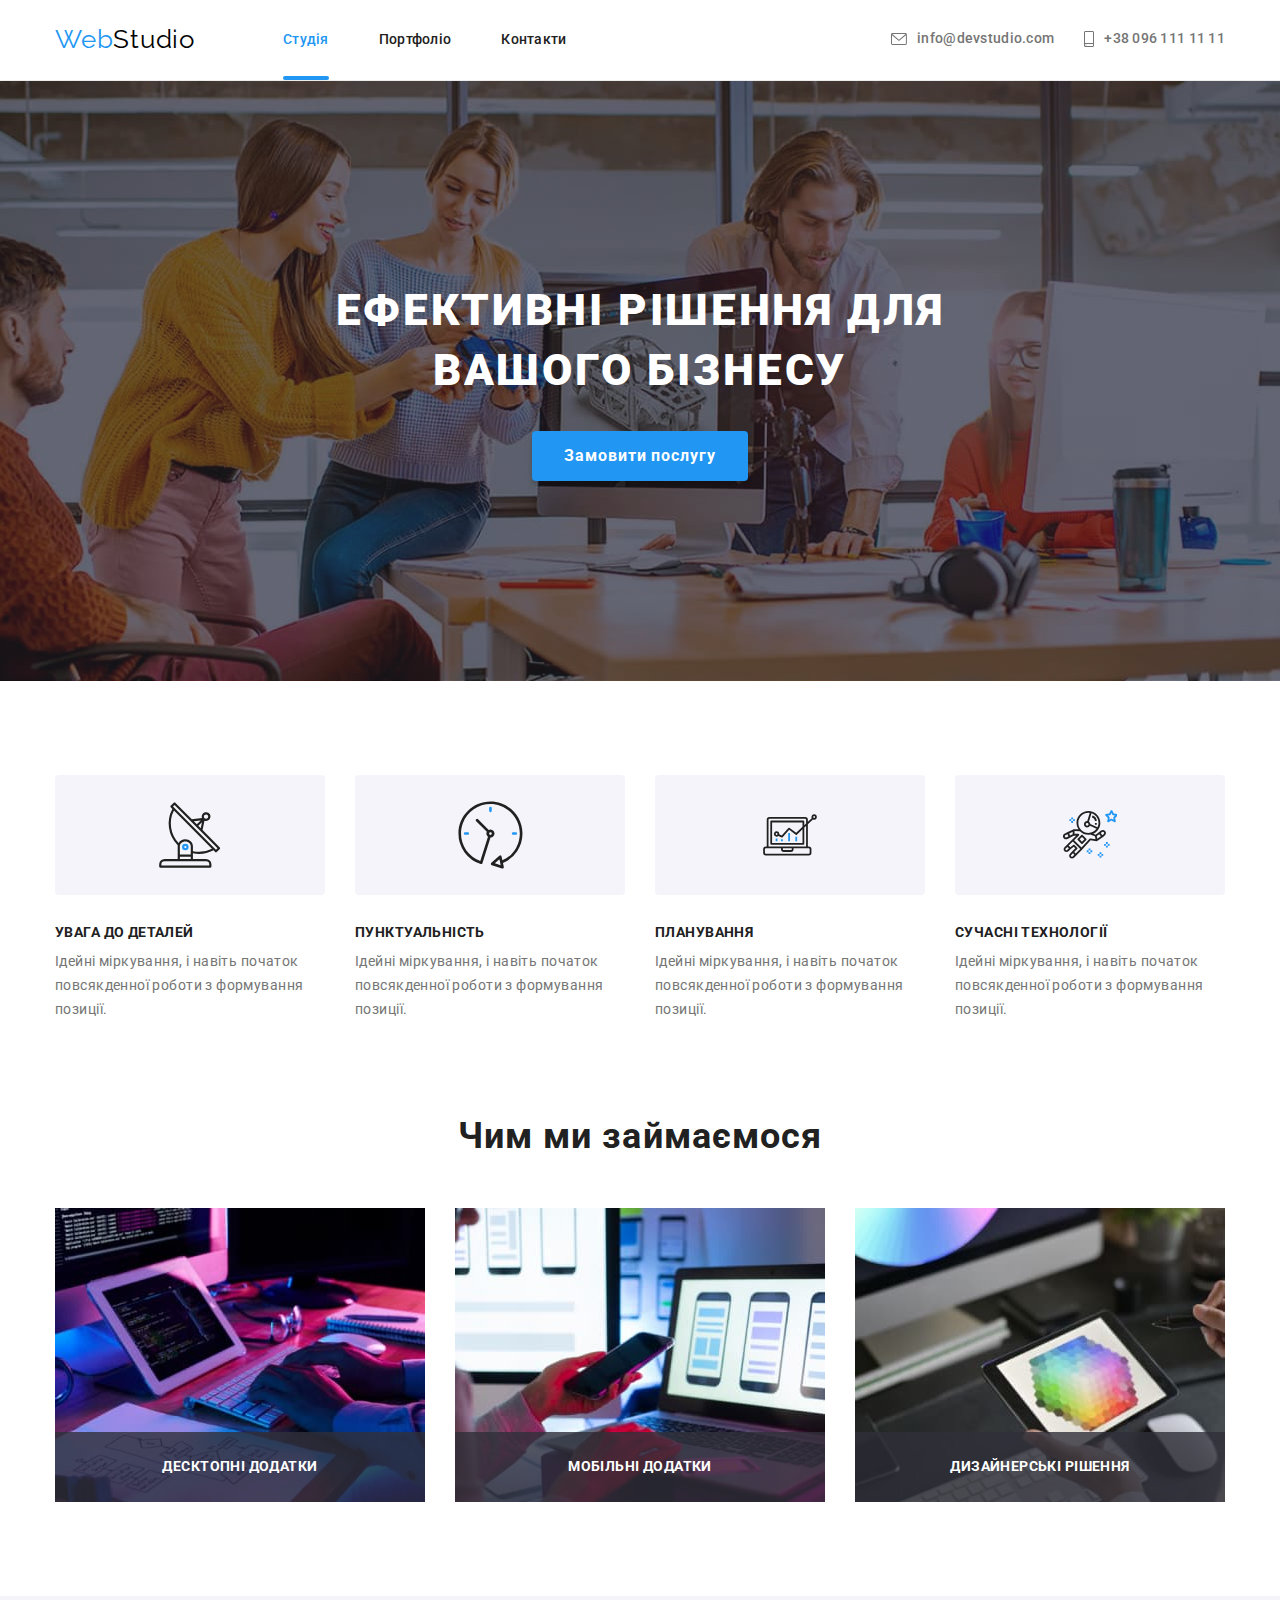
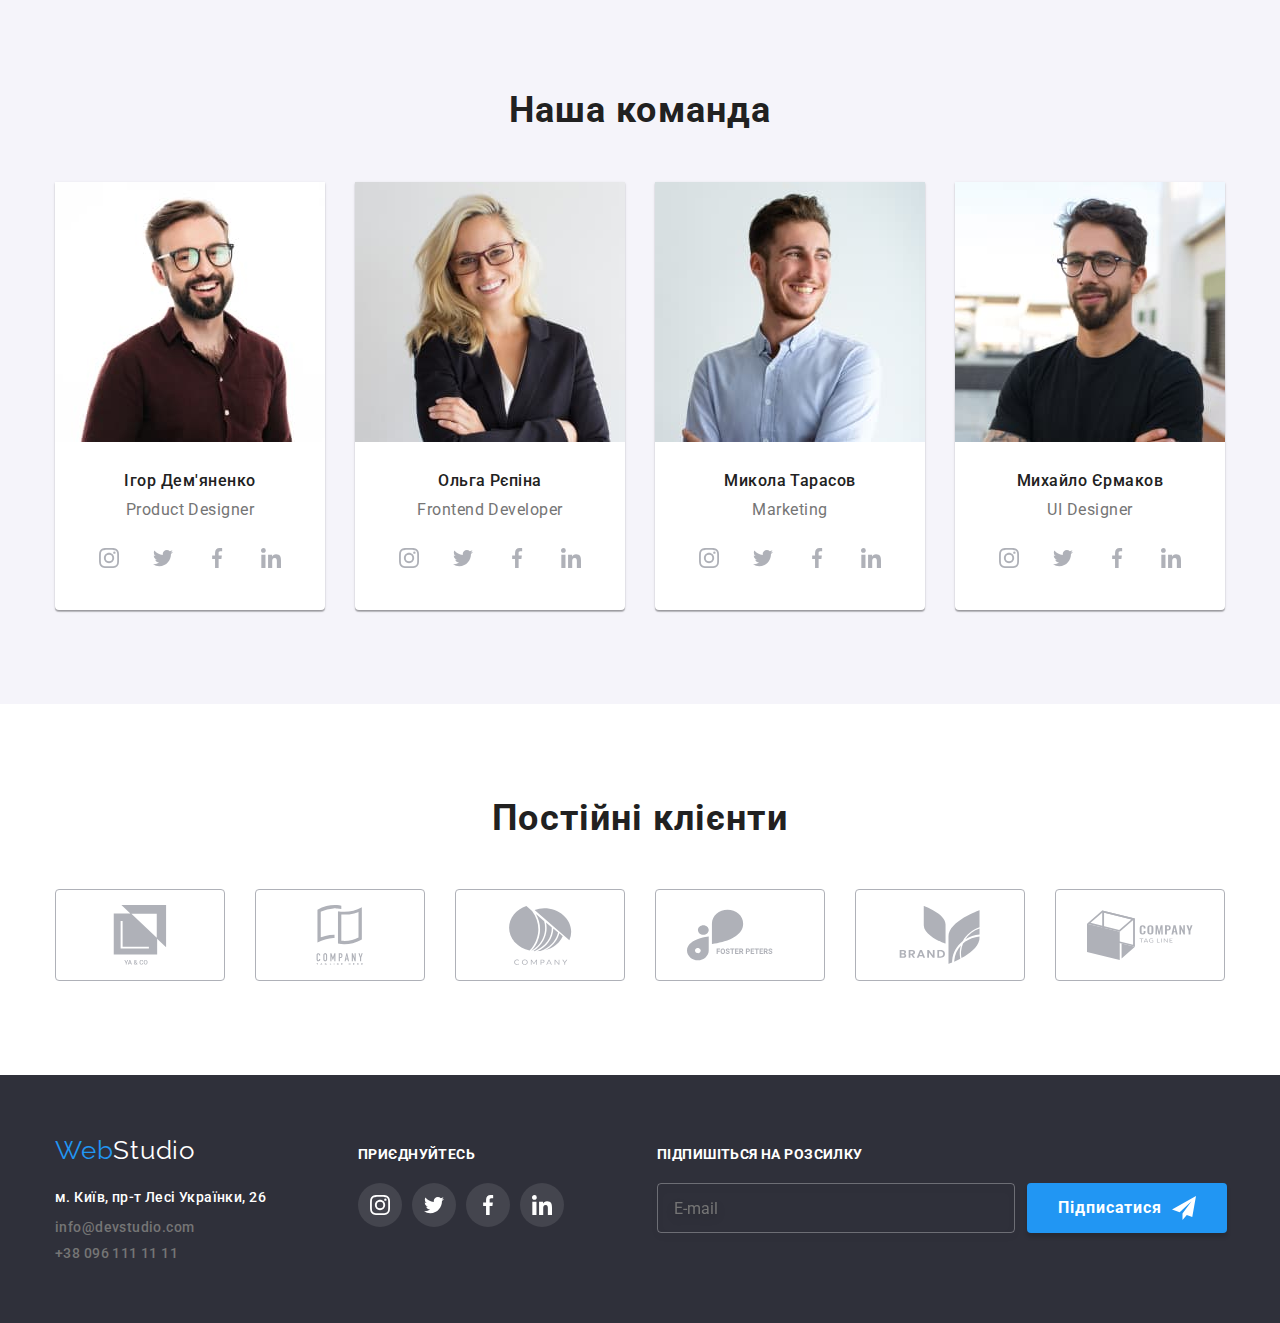
==== commit c7ff9254: "hw8-fixed" ====
--- a/index.html
+++ b/index.html
@@ -27,9 +27,7 @@
           >
           <ul class="lists site-nav">
             <li class="site-nav__item">
-              <a
-                href="./index.html"
-                class="site-nav__link site-nav__link-current"
+              <a href="./index.html" class="site-nav__link site-link-current"
                 >Студія</a
               >
             </li>
@@ -85,7 +83,11 @@
             </button>
             <ul class="lists mobile-menu__list">
               <li class="mobile-menu__item">
-                <a href="./index.html" class="mobile-menu__link">Студія</a>
+                <a
+                  href="./index.html"
+                  class="mobile-menu__link site-link-current"
+                  >Студія</a
+                >
               </li>
               <li class="mobile-menu__item">
                 <a href="./portfolio.html" class="mobile-menu__link"
@@ -96,44 +98,46 @@
                 <a href="#" class="mobile-menu__link">Контакти</a>
               </li>
             </ul>
-            <ul class="lists mobile-menu__contact">
-              <li class="mobile-menu__contact-phone">
-                <a
-                  href="tel:+380961111111"
-                  class="mobile-menu__contact-phone-link"
-                  >+38 096 111 11 11</a
-                >
-              </li>
-              <li>
-                <a
-                  href="mailto:info@devstudio.com"
-                  class="mobile-menu__contact-email"
-                  >info@devstudio.com</a
-                >
-              </li>
-            </ul>
-            <ul class="lists mobile-menu__social-networks">
-              <li class="mobile-menu__social-networks-item">
-                <a href="#" class="mobile-menu__social-networks-link"
-                  >Instagram</a
-                >
-              </li>
-              <li class="mobile-menu__social-networks-item">
-                <a href="#" class="mobile-menu__social-networks-link"
-                  >Twitter</a
-                >
-              </li>
-              <li class="mobile-menu__social-networks-item">
-                <a href="#" class="mobile-menu__social-networks-link"
-                  >Facebook</a
-                >
-              </li>
-              <li class="mobile-menu__social-networks-item">
-                <a href="#" class="mobile-menu__social-networks-link"
-                  >LinkedIn</a
-                >
-              </li>
-            </ul>
+            <div>
+              <ul class="lists mobile-menu__contact">
+                <li class="mobile-menu__contact-phone">
+                  <a
+                    href="tel:+380961111111"
+                    class="mobile-menu__contact-phone-link"
+                    >+38 096 111 11 11</a
+                  >
+                </li>
+                <li>
+                  <a
+                    href="mailto:info@devstudio.com"
+                    class="mobile-menu__contact-email"
+                    >info@devstudio.com</a
+                  >
+                </li>
+              </ul>
+              <ul class="lists mobile-menu__social-networks">
+                <li class="mobile-menu__social-networks-item">
+                  <a href="#" class="mobile-menu__social-networks-link"
+                    >Instagram</a
+                  >
+                </li>
+                <li class="mobile-menu__social-networks-item">
+                  <a href="#" class="mobile-menu__social-networks-link"
+                    >Twitter</a
+                  >
+                </li>
+                <li class="mobile-menu__social-networks-item">
+                  <a href="#" class="mobile-menu__social-networks-link"
+                    >Facebook</a
+                  >
+                </li>
+                <li class="mobile-menu__social-networks-item">
+                  <a href="#" class="mobile-menu__social-networks-link"
+                    >LinkedIn</a
+                  >
+                </li>
+              </ul>
+            </div>
           </div>
         </div>
       </div>
--- a/css/main.min.css
+++ b/css/main.min.css
@@ -1 +1 @@
-:root{--primary-text-color: #212121;--accent-color: #2196f3;--second-text-color: #757575;--background: #2f303a;--filer-and-team: #f5f4fa;--white-color: #ffffff;--icons-color: #afb1b8;--transition-dur-and-func: 250ms cubic-bezier(0.4, 0, 0.2, 1)}.visually-hidden{position:absolute;width:1px;height:1px;margin:-1px;border:0;padding:0;white-space:nowrap;clip-path:inset(100%);clip:rect(0 0 0 0);overflow:hidden}body{font-family:"Roboto",sans-serif;color:var(--primary-text-color);background-color:var(--white-color)}h1,h2,h3,h4,h5,h6,p{margin-top:0;margin-bottom:0}ul{margin-top:0;margin-bottom:0;padding-left:0}img{display:block;max-width:100%;height:auto}.lists{list-style:none}.section{padding-top:60px;padding-bottom:60px}@media screen and (min-width: 1200px){.section{padding-top:94px;padding-bottom:94px}}.section__no-padding-top{display:none}@media screen and (min-width: 1200px){.section__no-padding-top{display:block;padding-top:0px}}.section__other-background{background-color:var(--filer-and-team)}.section__title{font-weight:700;font-size:28px;line-height:1.17;text-align:center;letter-spacing:.03em;margin-bottom:30px}@media screen and (min-width: 1200px){.section__title{margin-bottom:50px}}.container{padding-left:15px;padding-right:15px}@media screen and (min-width: 480px){.container{width:480px;margin-right:auto;margin-left:auto}}@media screen and (min-width: 768px){.container{width:768px}}@media screen and (min-width: 1200px){.container{width:1200px}}.header__container{display:flex;justify-content:space-between;align-items:center}.mobile-menu__container{position:relative;padding:40px 48px}@media screen and (min-width: 1200px){.footer-container{align-items:baseline;display:flex}}.logo{text-decoration:none;font-family:"Raleway",sans-serif;font-size:24px;line-height:1.16;letter-spacing:.03em}@media screen and (min-width: 1200px){.logo{margin-right:93px;font-size:26px;line-height:1.19}}@media screen and (min-width: 768px){.logo__header{margin-right:88px}}.logo__web{color:var(--accent-color)}.logo__studio{color:#000}.logo__studio-footer{color:var(--white-color)}.logo-footer{display:block;text-align:center;margin-bottom:20px}@media screen and (min-width: 1200px){.logo-footer{text-align:left}}.address__contacts,.contacts__link{color:var(--second-text-color);text-decoration:none;font-weight:500;font-size:14px;line-height:1.14;letter-spacing:.02em;transition:color var(--transition-dur-and-func)}.address__contacts:hover,.contacts__link:hover,.address__contacts:focus,.contacts__link:focus,.address__contacts:active,.contacts__link:active{color:var(--accent-color)}@media screen and (min-width: 1200px){.contacts{display:flex;align-items:center;column-gap:30px}}@media screen and (min-width: 768px)and (max-width: 1199px){.contacts__item:not(:last-child){margin-bottom:10px}}.contacts__link{display:flex;align-items:center;column-gap:10px}.contacts__icon{fill:currentColor}.address__contacts{letter-spacing:.03em}.modal-form__button,.newsletter__button,.hero__button{color:var(--white-color);background-color:var(--accent-color);font-weight:700;font-size:16px;line-height:1.87;letter-spacing:.06em;box-shadow:0px 4px 4px rgba(0,0,0,.15);border-radius:4px;border:rgba(0,0,0,0);cursor:pointer}.hero__button{display:block;margin-top:30px;margin-right:auto;margin-left:auto;padding:10px 32px}.newsletter__button{display:flex;justify-content:center;align-items:center;column-gap:10px;width:200px;height:50px;margin-right:auto;margin-left:auto}.modal-form__button{display:block;margin-top:30px;margin-right:auto;margin-left:auto;padding:10px 52px}.modal__close-btn{position:absolute;top:8px;right:8px;display:flex;justify-content:center;align-items:center;width:30px;height:30px;background-color:rgba(0,0,0,0);border:1px solid rgba(0,0,0,.1);border-radius:50%;cursor:pointer}.mobile-menu-btn,.mobile-menu__close-btn{line-height:0;border:none;background-color:rgba(0,0,0,0);padding:0}@media screen and (min-width: 768px){.mobile-menu-btn{display:none}}.mobile-menu__close-btn{position:absolute;top:10px;right:15px;transition:fill var(--transition-dur-and-func);cursor:pointer}.mobile-menu__close-btn:hover,.mobile-menu__close-btn:focus{fill:var(--accent-color)}.mobile-menu{position:fixed;top:0;left:0;z-index:11000;width:100%;height:100%;background-color:var(--white-color);opacity:0;visibility:hidden;pointer-events:none;transition:opacity var(--transition-dur-and-func),visibility var(--transition-dur-and-func)}.mobile-menu.is-open{opacity:1;visibility:visible;pointer-events:auto}.mobile-menu__list{margin-bottom:306px}.mobile-menu__item:not(:last-child){margin-bottom:32px}.mobile-menu__link{text-decoration:none;color:inherit;font-weight:500;font-size:40px;line-height:1.17;letter-spacing:.02em;transition:color var(--transition-dur-and-func)}.mobile-menu__link:hover,.mobile-menu__link:focus{color:var(--accent-color)}.mobile-menu__contact{margin-bottom:64px}.mobile-menu__contact-phone{margin-bottom:32px}.mobile-menu__contact-phone-link{color:var(--accent-color);font-weight:500;font-size:34px;line-height:1.17;letter-spacing:.02em;text-decoration:none}.mobile-menu__contact-email{color:var(--second-text-color);font-weight:500;font-size:24px;line-height:1.16;letter-spacing:.02em;text-decoration:none}.mobile-menu__social-networks{display:flex}.mobile-menu__social-networks-item:not(:last-child){padding-right:10px;border-right:1px solid rgba(33,33,33,.2)}.mobile-menu__social-networks-item:not(:first-child){padding-left:10px}.mobile-menu__social-networks-link{color:var(--accent-color);font-weight:500;font-size:18px;line-height:1.22;letter-spacing:.02em;text-decoration:none}.portfolio-list__name{font-weight:700;font-size:18px;line-height:2;letter-spacing:.06em;margin-bottom:4px}.portfolio-list__description{color:var(--second-text-color);font-size:16px;line-height:1.87;letter-spacing:.03em}.portfolio-list__overlay{position:absolute;width:100%;height:100%;top:0;left:0;overflow:auto;transform:translateY(100%);transition:transform var(--transition-dur-and-func);padding:63px 24px;font-size:18px;line-height:1.55;letter-spacing:.03em;color:var(--white-color);background-color:rgba(33,150,243,.9)}.portfolio-list__card:hover .portfolio-list__overlay,.portfolio-list__card:focus .portfolio-list__overlay{transform:translateY(0%)}.social-networks{display:flex;column-gap:10px;justify-content:center}.social-networks__links{width:100%;height:100%;border-radius:50%;display:flex;justify-content:center;align-items:center}.social-networks__item-links{fill:var(--icons-color);transition:fill var(--transition-dur-and-func),background-color var(--transition-dur-and-func)}.social-networks__item-links:hover,.social-networks__item-links:focus,.social-networks__item-links:active{background-color:var(--accent-color);fill:var(--white-color)}.social-networks__item{width:44px;height:44px}@media screen and (max-width: 767px){.footer-social-networks{margin-bottom:60px}}@media screen and (min-width: 1200px){.footer-social-networks{margin-right:93px}}.footer-list__social-networks{fill:var(--white-color);background-color:rgba(255,255,255,.1);transition:background-color var(--transition-dur-and-func)}.footer-list__social-networks:hover,.footer-list__social-networks:focus,.footer-list__social-networks:active{background-color:var(--accent-color)}@media screen and (min-width: 1200px){.newsletter{display:flex;column-gap:12px}}.newsletter__email{width:100%;height:50px;padding:0;padding-left:16px;margin-bottom:20px;color:var(--white-color);background-color:rgba(0,0,0,0);border:1px solid rgba(255,255,255,.3);filter:drop-shadow(0px 4px 4px rgba(0, 0, 0, 0.15));border-radius:4px;cursor:pointer;transition:border var(--transition-dur-and-func)}.newsletter__email:hover,.newsletter__email:focus{border:1px solid #2196f3;outline:none}@media screen and (max-width: 767px){.newsletter__email{width:100%}}@media screen and (min-width: 768px){.newsletter__email{width:450px;display:block;margin-right:auto;margin-left:auto}}@media screen and (min-width: 1200px){.newsletter__email{width:358px}}.newsletter__icon{fill:var(--white-color)}.address{font-style:normal}.address__item{text-align:center}@media screen and (min-width: 1200px){.address__item{text-align:left}}.address__item:not(:last-child){margin-bottom:8px}.address__link{color:var(--white-color);text-decoration:none;font-size:14px;line-height:1.7}.backdrop{position:fixed;top:0;left:0;z-index:999;width:100%;height:100%;background-color:rgba(0,0,0,.2);transition:opacity var(--transition-dur-and-func),visibility var(--transition-dur-and-func)}.backdrop.is-hidden{opacity:0;visibility:hidden;pointer-events:none}.modal{position:absolute;top:50%;left:50%;transform:translate(-50%, -50%);width:450px;height:609px;background-color:var(--white-color);box-shadow:0px 1px 3px rgba(0,0,0,.12),0px 1px 1px rgba(0,0,0,.14),0px 2px 1px rgba(0,0,0,.2);border-radius:4px}@media screen and (min-width: 1200px){.modal{width:528px;height:581px}}.modal-form{display:flex;flex-direction:column;padding:40px}.modal-form__title{margin-bottom:12px;font-weight:700;font-size:20px;line-height:1.5;text-align:center;letter-spacing:.03em}.modal-form__field{margin-bottom:10px}.modal-form__field-commet{margin-bottom:20px}.modal-form__input-name{display:block;margin-bottom:4px;font-size:12px;letter-spacing:.01em;color:var(--second-text-color)}.modal-form__input-wrapper{position:relative;display:block}.modal-form__input{padding-left:42px;width:100%;border:1px solid rgba(33,33,33,.2);border-radius:4px;transition:var(--transition-dur-and-func);cursor:pointer}.modal-form__input:hover,.modal-form__input:focus{border:1px solid var(--accent-color);outline:none}.modal-form__icon{position:absolute;display:block;top:50%;left:12px;transform:translateY(-50%);transition:var(--transition-dur-and-func)}.modal-form__input-required:hover+.modal-form__icon,.modal-form__input-required:focus+.modal-form__icon{fill:var(--accent-color)}.modal-form__input-required{height:40px}.modal-form__message{display:block;width:100%;height:120px;resize:none;padding:12px 16px;font-size:12px;line-height:1.16;letter-spacing:.01em;border:1px solid rgba(33,33,33,.2);border-radius:4px;transition:var(--transition-dur-and-func);cursor:pointer}.modal-form__message:hover,.modal-form__message:focus{border:1px solid var(--accent-color);outline:none}.modal-form__message::placeholder{color:rgba(117,117,117,.5)}.modal-form__checkbox-wrapper{display:flex;justify-content:center;align-items:center;column-gap:8.38px}.modal-form__own-checkbox{border:2px solid var(--primary-text-color);border-radius:2px;cursor:pointer;transition:background-color var(--transition-dur-and-func),border-color var(--transition-dur-and-func)}.modal-form__checkbox:focus+.modal-form__own-checkbox{border:2px solid var(--accent-color)}.modal-form__checkbox:checked+.modal-form__own-checkbox{background-color:var(--accent-color);border-color:var(--accent-color)}.modal-form__checkbox:checked+.modal-form__own-checkbox .modal-form__own-checkbox-icon{display:block}.modal-form__own-checkbox-icon{fill:var(--white-color);display:none}.modal-form__policy{font-size:12px;line-height:1.16;letter-spacing:.03em;color:var(--second-text-color);cursor:pointer}@media screen and (min-width: 1200px){.modal-form__policy{font-size:14px;line-height:1.71}}.modal__close-icon{transition:var(--transition-dur-and-func)}.modal__close-btn:hover .modal__close-icon,.modal__close-btn:focus .modal__close-icon{fill:var(--accent-color)}.modal-form__terms{color:var(--accent-color)}@media screen and (min-width: 480px){.header{border-bottom:1px solid #ececec;padding-top:16px;padding-bottom:16px}}@media screen and (min-width: 768px){.header{padding-top:21px;padding-bottom:21px}}@media screen and (min-width: 1200px){.header{padding-top:32px;padding-bottom:32px}}.navigation-container{display:flex}@media screen and (max-width: 768px){.site-nav,.contacts{display:none}}@media screen and (min-width: 768px){.site-nav{display:flex;align-items:center}}.site-nav__item:not(:last-child){margin-right:50px}.site-nav__link{color:var(--primary-text-color);text-decoration:none;font-weight:500;font-size:14px;line-height:1.14;letter-spacing:.02em;transition:color var(--transition-dur-and-func)}.site-nav__link:hover,.site-nav__link:focus,.site-nav__link:active{color:var(--accent-color)}.site-nav__link-current{color:var(--accent-color);position:relative}.site-nav__link-current::after{content:" ";position:absolute;left:0;bottom:-34.5px;display:block;width:100%;height:4px;background-color:var(--accent-color);border-radius:2px}@media screen and (min-width: 1200px){.site-nav__link-current::after{bottom:-39.5px}}.hero{background:#c4c4c4;background-image:linear-gradient(rgba(47, 48, 58, 0.4), rgba(47, 48, 58, 0.4)),url("../images/hero-mobile.jpg");background-repeat:no-repeat;background-position:center;background-size:cover;padding:118px 0;margin-right:auto;margin-left:auto}@media screen and (min-width: 1200px){.hero{padding:200px 0}}@media screen and (min-device-pixel-ratio: 2)and (max-width: 767px),screen and (min-resolution: 192dpi)and (max-width: 767px),screen and (min-resolution: 2dppx)and (max-width: 767px){.hero{max-width:480px;height:400px;background-image:linear-gradient(rgba(47, 48, 58, 0.4), rgba(47, 48, 58, 0.4)),url("../images/hero-mobile@2x.jpg")}}@media screen and (min-width: 768px){.hero{max-width:768px;background-image:linear-gradient(rgba(47, 48, 58, 0.4), rgba(47, 48, 58, 0.4)),url("../images/hero-tablet.jpg")}}@media screen and (min-device-pixel-ratio: 2)and (min-width: 768px),screen and (min-resolution: 192dpi)and (min-width: 768px),screen and (min-resolution: 2dppx)and (min-width: 768px){.hero{background-image:linear-gradient(rgba(47, 48, 58, 0.4), rgba(47, 48, 58, 0.4)),url("../images/hero-tablet@2x.jpg")}}@media screen and (min-width: 1200px){.hero{max-width:1600px;background-image:linear-gradient(rgba(47, 48, 58, 0.4), rgba(47, 48, 58, 0.4)),url("../images/hero-desktop.jpg")}}@media screen and (min-device-pixel-ratio: 2)and (min-width: 1200px),screen and (min-resolution: 192dpi)and (min-width: 1200px),screen and (min-resolution: 2dppx)and (min-width: 1200px){.hero{background-image:linear-gradient(rgba(47, 48, 58, 0.4), rgba(47, 48, 58, 0.4)),url("../images/hero-desktop@2x.jpg")}}.hero__title{color:var(--white-color);font-weight:900;font-size:26px;line-height:1.61;text-align:center;letter-spacing:.06em;text-transform:uppercase;max-width:360px;margin-left:auto;margin-right:auto}@media screen and (min-width: 1200px){.hero__title{max-width:696px;font-size:44px;line-height:1.36}}@media screen and (min-width: 768px){.benefits-list{display:flex;flex-wrap:wrap;gap:30px}}.benefits-list__title{font-weight:700;font-size:14px;line-height:1.14;letter-spacing:.03em;text-transform:uppercase;margin-bottom:10px}@media screen and (max-width: 767px){.benefits-list__title{text-align:center}}@media screen and (max-width: 767px){.benefits-list__item{max-width:450px}}@media screen and (min-width: 768px){.benefits-list__item{max-width:354px}}@media screen and (min-width: 1200px){.benefits-list__item{max-width:270px}}@media screen and (max-width: 767px){.benefits-list__item:not(:last-child){margin-bottom:30px}}.benefits-list__icon-box{height:120px;background-color:#f5f4fa;border-radius:4px;display:flex;align-items:center;justify-content:center;margin-bottom:30px}.benefits-list__description{color:var(--second-text-color);font-size:14px;line-height:1.71;letter-spacing:.03em}.service-list{display:flex}.service-list__item{position:relative}.service-list__item:not(:last-child){margin-right:30px}.service-list__background-text{display:flex;justify-content:center;align-items:center;position:absolute;width:370px;height:70px;bottom:0;font-weight:700;font-size:14px;line-height:1.14;letter-spacing:.03em;text-transform:uppercase;color:var(--white-color);background-color:rgba(47,48,58,.8)}@media screen and (min-width: 768px){.team-list{display:flex;flex-wrap:wrap;gap:30px}}.team-list__item{background-color:var(--white-color);box-shadow:0px 1px 3px rgba(0,0,0,.12),0px 1px 1px rgba(0,0,0,.14),0px 2px 1px rgba(0,0,0,.2);border-radius:0px 0px 4px 4px}@media screen and (max-width: 767px){.team-list__item:not(:last-child){margin-bottom:30px}}.team-list__description{padding-top:30px;padding-bottom:30px}.team-list__title{font-weight:500;font-size:16px;line-height:1.18;text-align:center;letter-spacing:.03em;margin-bottom:10px}.team-list__text{color:var(--second-text-color);font-size:16px;line-height:1.18;text-align:center;letter-spacing:.03em;margin-bottom:16px}.customers{display:flex;flex-wrap:wrap;justify-content:center;align-items:center;gap:30px}@media screen and (min-width: 768px){.customers{justify-content:space-between}}@media screen and (min-width: 1200px){.customers{justify-content:center}}.customers__item{width:210px;height:92px}@media screen and (min-width: 768px){.customers__item{width:226px}}@media screen and (min-width: 1200px){.customers__item{width:170px}}.customers__link{display:flex;justify-content:center;align-items:center;width:100%;height:100%;border:1px solid var(--icons-color);border-radius:4px;fill:var(--icons-color);transition:fill var(--transition-dur-and-func),border var(--transition-dur-and-func)}.customers__link:hover,.customers__link:focus,.customers__link:active{fill:var(--accent-color);border:1px solid var(--accent-color)}.portfolio-filter{display:flex;flex-wrap:wrap;column-gap:8px}@media screen and (max-width: 767px){.portfolio-filter{max-width:326px;flex-wrap:wrap;row-gap:15px;margin-bottom:40px}}@media screen and (min-width: 768px){.portfolio-filter{justify-content:center;align-items:center;margin-bottom:30px}}@media screen and (min-width: 1200px){.portfolio-filter{margin-bottom:50px}}.portfolio-filter__btn{color:inherit;background-color:var(--filer-and-team);border:rgba(0,0,0,0);border-radius:4px;font-weight:500;font-size:16px;line-height:1.62;letter-spacing:.03em;padding:6px 22px;transition:color var(--transition-dur-and-func),background-color var(--transition-dur-and-func),box-shadow var(--transition-dur-and-func)}.portfolio-filter__btn:hover,.portfolio-filter__btn:focus,.portfolio-filter__btn:active{color:var(--white-color);background-color:var(--accent-color);box-shadow:0px 3px 1px rgba(0,0,0,.1),0px 1px 2px rgba(0,0,0,.08),0px 2px 2px rgba(0,0,0,.12);cursor:pointer}.portfolio-list{display:flex;flex-wrap:wrap;gap:30px}@media screen and (max-width: 767px){.portfolio-list__item{width:450px}}@media screen and (min-width: 768px){.portfolio-list__item{width:354px}}@media screen and (min-width: 1200px){.portfolio-list__item{width:370px}}.portfolio-list__card{color:inherit;display:flex;flex-direction:column;width:100%;height:100%;text-decoration:none;transition:box-shadow var(--transition-dur-and-func)}.portfolio-list__card:hover,.portfolio-list__card:focus,.portfolio-list__card:active{box-shadow:0px 1px 1px rgba(0,0,0,.12),0px 4px 4px rgba(0,0,0,.06),1px 4px 6px rgba(0,0,0,.16)}.portfolio-list__img-wrapper{position:relative;overflow:hidden}.portfolio-list__text-box{flex-grow:1;padding:20px 24px;border:1px solid #eee;border-top:none}.portfolio-list__name{font-weight:700;font-size:18px;line-height:2;letter-spacing:.06em;margin-bottom:4px}.footer{background:var(--background);padding-top:60px;padding-bottom:60px}@media screen and (min-width: 768px){.footer-address-and-social-networks{display:flex;align-items:baseline}}@media screen and (min-width: 768px)and (max-width: 1199px){.footer-address-and-social-networks{justify-content:center;column-gap:165px;margin-bottom:60px}}@media screen and (max-width: 768px){.footer-address-block{margin-bottom:70px}}@media screen and (min-width: 1200px){.footer-address-block{margin-right:70px}}.footer__text{font-weight:700;font-size:14px;line-height:1.14;letter-spacing:.03em;text-transform:uppercase;color:var(--white-color);margin-bottom:20px;text-align:center}@media screen and (min-width: 1200px){.footer__text{text-align:left}}.footer-list{width:44px;height:44px}/*# sourceMappingURL=main.min.css.map */+:root{--primary-text-color: #212121;--accent-color: #2196f3;--second-text-color: #757575;--background: #2f303a;--filer-and-team: #f5f4fa;--white-color: #ffffff;--icons-color: #afb1b8;--transition-dur-and-func: 250ms cubic-bezier(0.4, 0, 0.2, 1)}.visually-hidden{position:absolute;width:1px;height:1px;margin:-1px;border:0;padding:0;white-space:nowrap;clip-path:inset(100%);clip:rect(0 0 0 0);overflow:hidden}body{font-family:"Roboto",sans-serif;color:var(--primary-text-color);background-color:var(--white-color)}h1,h2,h3,h4,h5,h6,p{margin-top:0;margin-bottom:0}ul{margin-top:0;margin-bottom:0;padding-left:0}img{display:block;max-width:100%;height:auto}.lists{list-style:none}.section{padding-top:60px;padding-bottom:60px}@media screen and (min-width: 1200px){.section{padding-top:94px;padding-bottom:94px}}.section__no-padding-top{display:none}@media screen and (min-width: 1200px){.section__no-padding-top{display:block;padding-top:0px}}.section__other-background{background-color:var(--filer-and-team)}.section__title{font-weight:700;font-size:28px;line-height:1.17;text-align:center;letter-spacing:.03em;margin-bottom:30px}@media screen and (min-width: 1200px){.section__title{margin-bottom:50px;font-size:36px;line-height:1.16}}.container{padding-left:15px;padding-right:15px;margin-right:auto;margin-left:auto}@media screen and (min-width: 480px){.container{width:480px}}@media screen and (min-width: 768px){.container{width:768px}}@media screen and (min-width: 1200px){.container{width:1200px}}.header__container{display:flex;justify-content:space-between;align-items:center}.mobile-menu__container{height:100%;position:relative;display:flex;flex-direction:column;justify-content:space-between;padding:40px 48px}@media screen and (min-width: 1200px){.footer-container{align-items:baseline;display:flex}}.logo{text-decoration:none;font-family:"Raleway",sans-serif;font-size:24px;line-height:1.16;letter-spacing:.03em}@media screen and (min-width: 1200px){.logo{margin-right:93px;font-size:26px;line-height:1.19}}@media screen and (min-width: 768px){.logo__header{margin-right:88px}}.logo__web{color:var(--accent-color)}.logo__studio{color:#000}.logo__studio-footer{color:var(--white-color)}.logo-footer{display:block;text-align:center;margin-bottom:20px}@media screen and (min-width: 1200px){.logo-footer{text-align:left}}.address__contacts,.contacts__link{color:var(--second-text-color);text-decoration:none;font-weight:500;font-size:14px;line-height:1.14;letter-spacing:.02em;transition:color var(--transition-dur-and-func)}.address__contacts:hover,.contacts__link:hover,.address__contacts:focus,.contacts__link:focus,.address__contacts:active,.contacts__link:active{color:var(--accent-color)}@media screen and (min-width: 1200px){.contacts{display:flex;align-items:center;column-gap:30px}}@media screen and (min-width: 768px)and (max-width: 1199px){.contacts__item:not(:last-child){margin-bottom:10px}}.contacts__link{display:flex;align-items:center;column-gap:10px}.contacts__icon{fill:currentColor}.address__contacts{letter-spacing:.03em}.modal-form__button,.newsletter__button,.hero__button{color:var(--white-color);background-color:var(--accent-color);font-weight:700;font-size:16px;line-height:1.87;letter-spacing:.06em;box-shadow:0px 4px 4px rgba(0,0,0,.15);border-radius:4px;border:rgba(0,0,0,0);cursor:pointer}.hero__button{display:block;margin-top:30px;margin-right:auto;margin-left:auto;padding:10px 32px}.newsletter__button{display:flex;justify-content:center;align-items:center;column-gap:10px;width:200px;height:50px;margin-right:auto;margin-left:auto}.modal-form__button{display:block;margin-top:30px;margin-right:auto;margin-left:auto;padding:10px 52px}.modal__close-btn{position:absolute;top:8px;right:8px;display:flex;justify-content:center;align-items:center;width:30px;height:30px;background-color:rgba(0,0,0,0);border:1px solid rgba(0,0,0,.1);border-radius:50%;cursor:pointer}.mobile-menu-btn,.mobile-menu__close-btn{line-height:0;border:none;background-color:rgba(0,0,0,0);padding:0}@media screen and (min-width: 768px){.mobile-menu-btn{display:none}}.mobile-menu__close-btn{position:absolute;top:10px;right:15px;transition:fill var(--transition-dur-and-func);cursor:pointer}.mobile-menu__close-btn:hover,.mobile-menu__close-btn:focus{fill:var(--accent-color)}.mobile-menu{position:fixed;top:0;left:0;z-index:11000;width:100%;height:100%;background-color:var(--white-color);opacity:0;visibility:hidden;pointer-events:none;transition:opacity var(--transition-dur-and-func),visibility var(--transition-dur-and-func)}.mobile-menu.is-open{opacity:1;visibility:visible;pointer-events:auto}.mobile-menu__item:not(:last-child){margin-bottom:32px}.mobile-menu__link{text-decoration:none;color:inherit;font-weight:500;font-size:40px;line-height:1.17;letter-spacing:.02em;transition:color var(--transition-dur-and-func)}.mobile-menu__link:hover,.mobile-menu__link:focus{color:var(--accent-color)}.mobile-menu__contact{margin-bottom:64px}.mobile-menu__contact-phone{margin-bottom:32px}.mobile-menu__contact-phone-link{color:var(--accent-color);font-weight:500;font-size:34px;line-height:1.17;letter-spacing:.02em;text-decoration:none}.mobile-menu__contact-email{color:var(--second-text-color);font-weight:500;font-size:24px;line-height:1.16;letter-spacing:.02em;text-decoration:none}.mobile-menu__social-networks{display:flex;flex-wrap:wrap}.mobile-menu__social-networks-item:not(:last-child){padding-right:10px;border-right:1px solid rgba(33,33,33,.2)}.mobile-menu__social-networks-item:not(:first-child){padding-left:10px}.mobile-menu__social-networks-link{color:var(--accent-color);font-weight:500;font-size:18px;line-height:1.22;letter-spacing:.02em;text-decoration:none}.portfolio-list__name{font-weight:700;font-size:18px;line-height:2;letter-spacing:.06em;margin-bottom:4px}.portfolio-list__description{color:var(--second-text-color);font-size:16px;line-height:1.87;letter-spacing:.03em}.portfolio-list__overlay{position:absolute;width:100%;height:100%;top:0;left:0;overflow:auto;transform:translateY(100%);transition:transform var(--transition-dur-and-func);padding:63px 24px;font-size:18px;line-height:1.55;letter-spacing:.03em;color:var(--white-color);background-color:rgba(33,150,243,.9)}.portfolio-list__card:hover .portfolio-list__overlay,.portfolio-list__card:focus .portfolio-list__overlay{transform:translateY(0%)}.social-networks{display:flex;column-gap:10px;justify-content:center}.social-networks__links{width:100%;height:100%;border-radius:50%;display:flex;justify-content:center;align-items:center}.social-networks__item-links{fill:var(--icons-color);transition:fill var(--transition-dur-and-func),background-color var(--transition-dur-and-func)}.social-networks__item-links:hover,.social-networks__item-links:focus,.social-networks__item-links:active{background-color:var(--accent-color);fill:var(--white-color)}.social-networks__item{width:44px;height:44px}.footer-list__social-networks{fill:var(--white-color);background-color:rgba(255,255,255,.1);transition:background-color var(--transition-dur-and-func)}.footer-list__social-networks:hover,.footer-list__social-networks:focus,.footer-list__social-networks:active{background-color:var(--accent-color)}@media screen and (min-width: 1200px){.newsletter{display:flex;column-gap:12px}}.newsletter__email{width:100%;height:50px;padding:0;padding-left:16px;margin-bottom:20px;color:var(--white-color);background-color:rgba(0,0,0,0);border:1px solid rgba(255,255,255,.3);filter:drop-shadow(0px 4px 4px rgba(0, 0, 0, 0.15));border-radius:4px;cursor:pointer;transition:border var(--transition-dur-and-func)}.newsletter__email:hover,.newsletter__email:focus{border:1px solid #2196f3;outline:none}@media screen and (max-width: 767px){.newsletter__email{width:100%}}@media screen and (min-width: 768px){.newsletter__email{width:450px;display:block;margin-right:auto;margin-left:auto}}@media screen and (min-width: 1200px){.newsletter__email{width:358px}}.newsletter__icon{fill:var(--white-color)}.address{font-style:normal}.address__item{text-align:center}@media screen and (min-width: 1200px){.address__item{text-align:left}}.address__item:not(:last-child){margin-bottom:8px}.address__link{color:var(--white-color);text-decoration:none;font-size:14px;line-height:1.7}.backdrop{position:fixed;top:0;left:0;z-index:999;width:100%;height:100%;background-color:rgba(0,0,0,.2);transition:opacity var(--transition-dur-and-func),visibility var(--transition-dur-and-func)}.backdrop.is-hidden{opacity:0;visibility:hidden;pointer-events:none}@media screen and (max-width: 479px){.backdrop{padding-right:15px;padding-left:15px}}.modal{position:relative;top:50%;left:50%;max-width:450px;transform:translate(-50%, -50%);background-color:var(--white-color);box-shadow:0px 1px 3px rgba(0,0,0,.12),0px 1px 1px rgba(0,0,0,.14),0px 2px 1px rgba(0,0,0,.2);border-radius:4px}@media screen and (min-width: 1200px){.modal{max-width:528px}}.modal-form{display:flex;flex-direction:column;padding:40px}.modal-form__title{margin-bottom:12px;font-weight:700;font-size:20px;line-height:1.5;text-align:center;letter-spacing:.03em}.modal-form__field{margin-bottom:10px}.modal-form__field-commet{margin-bottom:20px}.modal-form__input-name{display:block;margin-bottom:4px;font-size:12px;letter-spacing:.01em;color:var(--second-text-color)}.modal-form__input-wrapper{position:relative;display:block}.modal-form__input{padding-left:42px;width:100%;border:1px solid rgba(33,33,33,.2);border-radius:4px;transition:var(--transition-dur-and-func);cursor:pointer}.modal-form__input:hover,.modal-form__input:focus{border:1px solid var(--accent-color);outline:none}.modal-form__icon{position:absolute;display:block;top:50%;left:12px;transform:translateY(-50%);transition:var(--transition-dur-and-func)}.modal-form__input-required:hover+.modal-form__icon,.modal-form__input-required:focus+.modal-form__icon{fill:var(--accent-color)}.modal-form__input-required{height:40px}.modal-form__message{display:block;width:100%;height:120px;resize:none;padding:12px 16px;font-size:12px;line-height:1.16;letter-spacing:.01em;border:1px solid rgba(33,33,33,.2);border-radius:4px;transition:var(--transition-dur-and-func);cursor:pointer}.modal-form__message:hover,.modal-form__message:focus{border:1px solid var(--accent-color);outline:none}.modal-form__message::placeholder{color:rgba(117,117,117,.5)}.modal-form__checkbox-wrapper{display:flex;justify-content:center;align-items:center;column-gap:8.38px}.modal-form__own-checkbox{border:2px solid var(--primary-text-color);border-radius:2px;cursor:pointer;transition:background-color var(--transition-dur-and-func),border-color var(--transition-dur-and-func)}.modal-form__checkbox:focus+.modal-form__own-checkbox{border:2px solid var(--accent-color)}.modal-form__checkbox:checked+.modal-form__own-checkbox{background-color:var(--accent-color);border-color:var(--accent-color)}.modal-form__checkbox:checked+.modal-form__own-checkbox .modal-form__own-checkbox-icon{display:block}.modal-form__own-checkbox-icon{fill:var(--white-color);display:none}.modal-form__policy{font-size:12px;line-height:1.16;letter-spacing:.03em;color:var(--second-text-color);cursor:pointer}@media screen and (min-width: 1200px){.modal-form__policy{font-size:14px;line-height:1.71}}.modal__close-icon{transition:var(--transition-dur-and-func)}.modal__close-btn:hover .modal__close-icon,.modal__close-btn:focus .modal__close-icon{fill:var(--accent-color)}.modal-form__terms{color:var(--accent-color)}.header{border-bottom:1px solid #ececec;padding-top:10px;padding-bottom:10px}@media screen and (min-width: 768px){.header{padding-top:21px;padding-bottom:21px}}@media screen and (min-width: 1200px){.header{padding-top:24px;padding-bottom:25px}}.navigation-container{display:flex}@media screen and (max-width: 767px){.site-nav,.contacts{display:none}}@media screen and (min-width: 768px){.site-nav{display:flex;align-items:center}}.site-nav__item:not(:last-child){margin-right:50px}.site-nav__link{color:var(--primary-text-color);text-decoration:none;font-weight:500;font-size:14px;line-height:1.14;letter-spacing:.02em;transition:color var(--transition-dur-and-func)}.site-nav__link:hover,.site-nav__link:focus,.site-nav__link:active{color:var(--accent-color)}.site-link-current{color:var(--accent-color);position:relative}@media screen and (min-width: 768px){.site-link-current::after{content:" ";position:absolute;left:0;bottom:-34.5px;display:block;width:100%;height:4px;background-color:var(--accent-color);border-radius:2px}}@media screen and (min-width: 1200px){.site-link-current::after{bottom:-32.5px}}.hero{background:#c4c4c4;background-image:linear-gradient(rgba(47, 48, 58, 0.4), rgba(47, 48, 58, 0.4)),url("../images/hero-mobile.jpg");background-repeat:no-repeat;background-position:center;background-size:cover;padding:118px 0;margin-right:auto;margin-left:auto}@media screen and (min-width: 1200px){.hero{padding:200px 0}}@media screen and (min-device-pixel-ratio: 2)and (max-width: 767px),screen and (min-resolution: 192dpi)and (max-width: 767px),screen and (min-resolution: 2dppx)and (max-width: 767px){.hero{height:400px;background-image:linear-gradient(rgba(47, 48, 58, 0.4), rgba(47, 48, 58, 0.4)),url("../images/hero-mobile@2x.jpg")}}@media screen and (min-width: 768px){.hero{background-image:linear-gradient(rgba(47, 48, 58, 0.4), rgba(47, 48, 58, 0.4)),url("../images/hero-tablet.jpg")}}@media screen and (min-device-pixel-ratio: 2)and (min-width: 768px),screen and (min-resolution: 192dpi)and (min-width: 768px),screen and (min-resolution: 2dppx)and (min-width: 768px){.hero{background-image:linear-gradient(rgba(47, 48, 58, 0.4), rgba(47, 48, 58, 0.4)),url("../images/hero-tablet@2x.jpg")}}@media screen and (min-width: 1200px){.hero{max-width:1600px;background-image:linear-gradient(rgba(47, 48, 58, 0.4), rgba(47, 48, 58, 0.4)),url("../images/hero-desktop.jpg")}}@media screen and (min-device-pixel-ratio: 2)and (min-width: 1200px),screen and (min-resolution: 192dpi)and (min-width: 1200px),screen and (min-resolution: 2dppx)and (min-width: 1200px){.hero{background-image:linear-gradient(rgba(47, 48, 58, 0.4), rgba(47, 48, 58, 0.4)),url("../images/hero-desktop@2x.jpg")}}.hero__title{color:var(--white-color);font-weight:900;font-size:26px;line-height:1.61;text-align:center;letter-spacing:.06em;text-transform:uppercase;max-width:360px;margin-left:auto;margin-right:auto}@media screen and (min-width: 1200px){.hero__title{max-width:696px;font-size:44px;line-height:1.36}}@media screen and (min-width: 768px){.benefits-list{display:flex;flex-wrap:wrap;gap:30px}}.benefits-list__title{font-weight:700;font-size:14px;line-height:1.14;letter-spacing:.03em;text-transform:uppercase;margin-bottom:10px}@media screen and (max-width: 767px){.benefits-list__title{text-align:center}}@media screen and (max-width: 767px){.benefits-list__item{max-width:450px}}@media screen and (min-width: 768px){.benefits-list__item{max-width:354px}}@media screen and (min-width: 1200px){.benefits-list__item{max-width:270px}}@media screen and (max-width: 767px){.benefits-list__item:not(:last-child){margin-bottom:30px}}.benefits-list__icon-box{height:120px;background-color:#f5f4fa;border-radius:4px;display:flex;align-items:center;justify-content:center;margin-bottom:30px}.benefits-list__description{color:var(--second-text-color);font-size:14px;line-height:1.71;letter-spacing:.03em}.service-list{display:flex}.service-list__item{position:relative}.service-list__item:not(:last-child){margin-right:30px}.service-list__background-text{display:flex;justify-content:center;align-items:center;position:absolute;width:370px;height:70px;bottom:0;font-weight:700;font-size:14px;line-height:1.14;letter-spacing:.03em;text-transform:uppercase;color:var(--white-color);background-color:rgba(47,48,58,.8)}@media screen and (min-width: 768px){.team-list{display:flex;flex-wrap:wrap;gap:30px}}.team-list__item{background-color:var(--white-color);box-shadow:0px 1px 3px rgba(0,0,0,.12),0px 1px 1px rgba(0,0,0,.14),0px 2px 1px rgba(0,0,0,.2);border-radius:0px 0px 4px 4px}@media screen and (max-width: 767px){.team-list__item:not(:last-child){margin-bottom:30px}}.team-list__description{padding-top:30px;padding-bottom:30px}.team-list__title{font-weight:500;font-size:16px;line-height:1.18;text-align:center;letter-spacing:.03em;margin-bottom:10px}.team-list__text{color:var(--second-text-color);font-size:16px;line-height:1.18;text-align:center;letter-spacing:.03em;margin-bottom:16px}.customers{display:flex;flex-wrap:wrap;justify-content:center;align-items:center;gap:30px}@media screen and (min-width: 768px){.customers{justify-content:space-between}}@media screen and (min-width: 1200px){.customers{justify-content:center}}.customers__item{width:calc((100% - 30px)/2);height:92px}@media screen and (min-width: 768px){.customers__item{width:226px}}@media screen and (min-width: 1200px){.customers__item{width:170px}}.customers__link{display:flex;justify-content:center;align-items:center;width:100%;height:100%;border:1px solid var(--icons-color);border-radius:4px;fill:var(--icons-color);transition:fill var(--transition-dur-and-func),border var(--transition-dur-and-func)}.customers__link:hover,.customers__link:focus,.customers__link:active{fill:var(--accent-color);border:1px solid var(--accent-color)}.portfolio-filter{display:flex;flex-wrap:wrap;column-gap:8px}@media screen and (max-width: 767px){.portfolio-filter{max-width:326px;flex-wrap:wrap;row-gap:15px;margin-bottom:40px}}@media screen and (min-width: 768px){.portfolio-filter{justify-content:center;align-items:center;margin-bottom:30px}}@media screen and (min-width: 1200px){.portfolio-filter{margin-bottom:50px}}.portfolio-filter__btn{color:inherit;background-color:var(--filer-and-team);border:rgba(0,0,0,0);border-radius:4px;font-weight:500;font-size:16px;line-height:1.62;letter-spacing:.03em;padding:6px 22px;transition:color var(--transition-dur-and-func),background-color var(--transition-dur-and-func),box-shadow var(--transition-dur-and-func)}.portfolio-filter__btn:hover,.portfolio-filter__btn:focus,.portfolio-filter__btn:active{color:var(--white-color);background-color:var(--accent-color);box-shadow:0px 3px 1px rgba(0,0,0,.1),0px 1px 2px rgba(0,0,0,.08),0px 2px 2px rgba(0,0,0,.12);cursor:pointer}.portfolio-list{display:flex;flex-wrap:wrap;gap:30px}@media screen and (max-width: 767px){.portfolio-list__item{width:450px}}@media screen and (min-width: 768px){.portfolio-list__item{width:354px}}@media screen and (min-width: 1200px){.portfolio-list__item{width:370px}}.portfolio-list__card{color:inherit;display:flex;flex-direction:column;width:100%;height:100%;text-decoration:none;transition:box-shadow var(--transition-dur-and-func)}.portfolio-list__card:hover,.portfolio-list__card:focus,.portfolio-list__card:active{box-shadow:0px 1px 1px rgba(0,0,0,.12),0px 4px 4px rgba(0,0,0,.06),1px 4px 6px rgba(0,0,0,.16)}.portfolio-list__img-wrapper{position:relative;overflow:hidden}.portfolio-list__text-box{flex-grow:1;padding:20px 24px;border:1px solid #eee;border-top:none}.portfolio-list__name{font-weight:700;font-size:18px;line-height:2;letter-spacing:.06em;margin-bottom:4px}.footer{background:var(--background);padding-top:60px;padding-bottom:60px}@media screen and (max-width: 767px){.footer-address-and-social-networks{margin-bottom:60px}}@media screen and (min-width: 1200px){.footer-address-and-social-networks{margin-right:93px}}@media screen and (min-width: 768px){.footer-address-and-social-networks{display:flex;align-items:baseline}}@media screen and (min-width: 768px)and (max-width: 1199px){.footer-address-and-social-networks{justify-content:center;column-gap:165px;margin-bottom:60px}}@media screen and (max-width: 768px){.footer-address-block{margin-bottom:70px}}@media screen and (min-width: 1200px){.footer-address-block{margin-right:70px}}.footer__text{font-weight:700;font-size:14px;line-height:1.14;letter-spacing:.03em;text-transform:uppercase;color:var(--white-color);margin-bottom:20px;text-align:center}@media screen and (min-width: 1200px){.footer__text{text-align:left}}.footer-list{width:44px;height:44px}/*# sourceMappingURL=main.min.css.map */